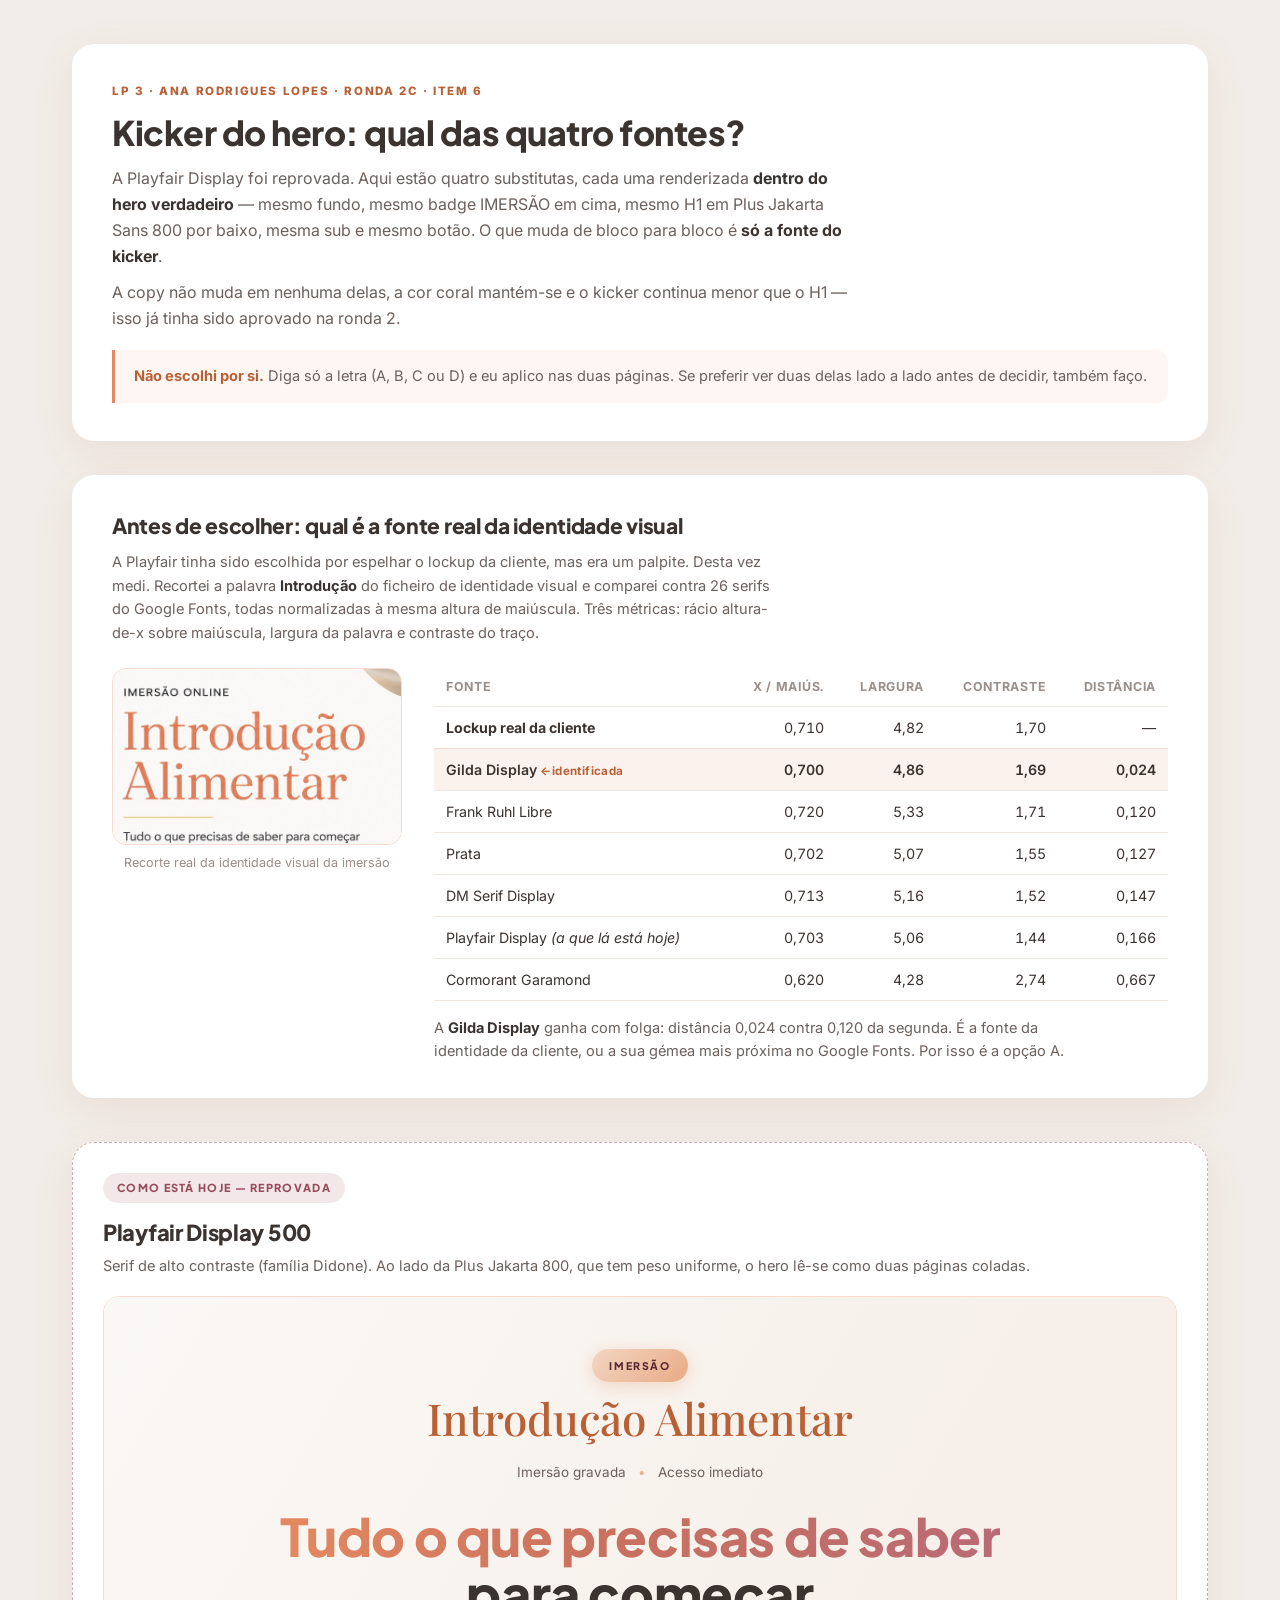
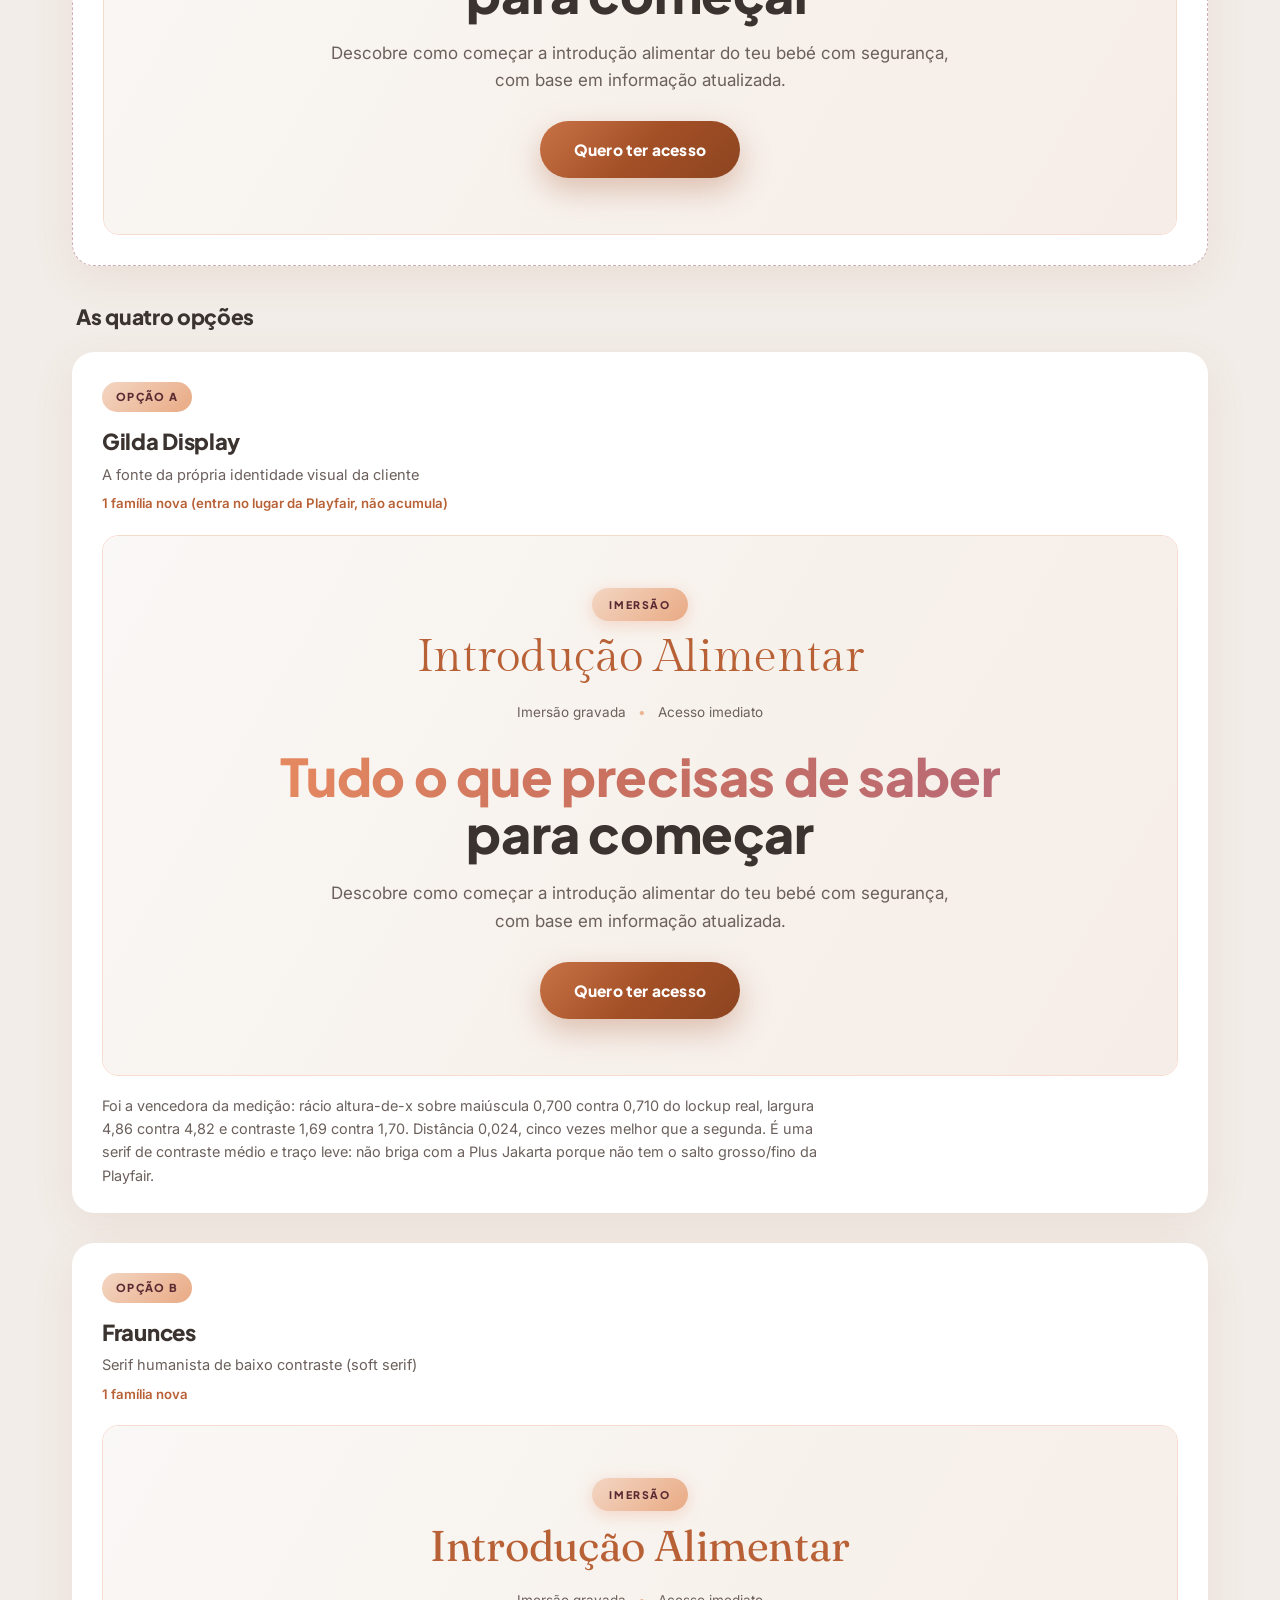
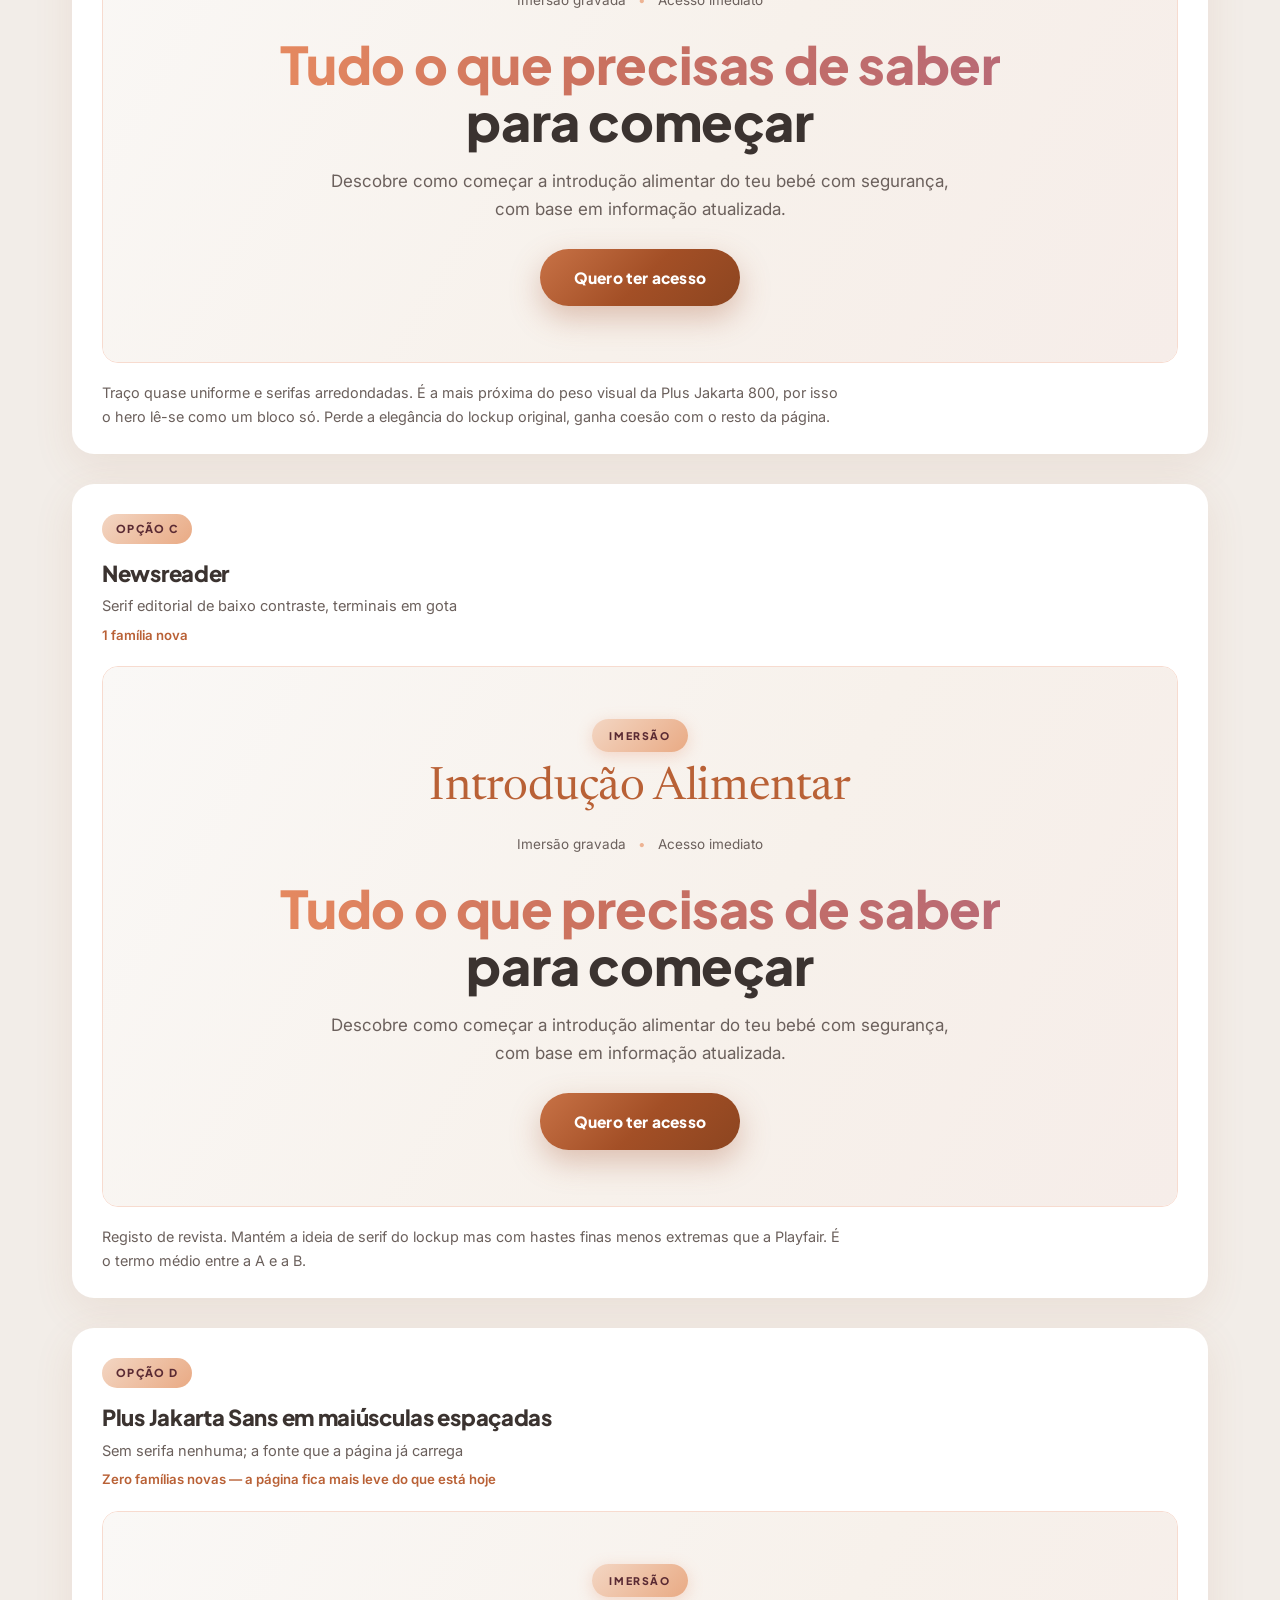
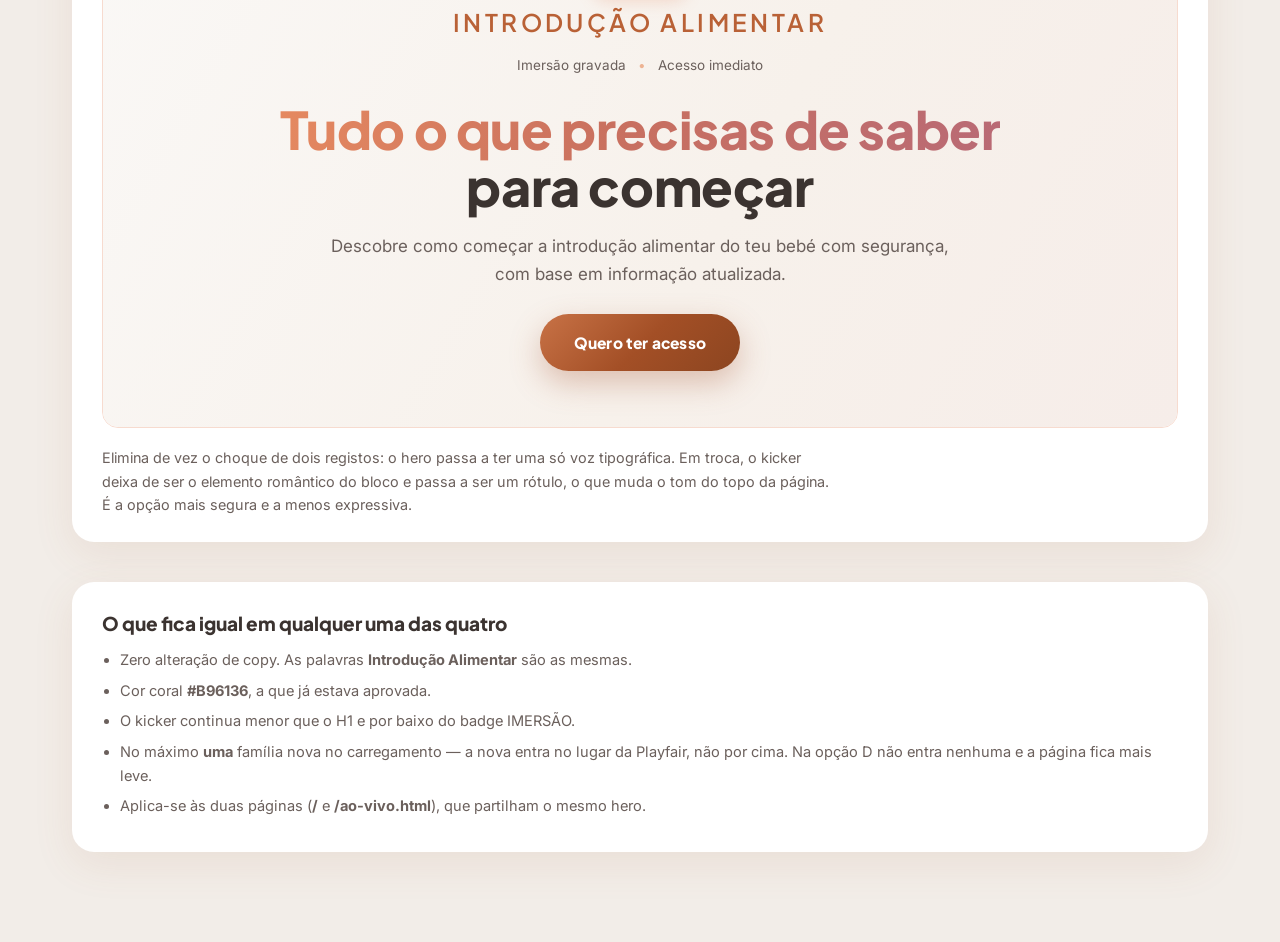
==== escolha-fonte/index.html @ 7faa83a3 "[cc] r2c item 6: font chooser page for the hero kicker Playfair was rejected. Before proposing anyth" ====
<!doctype html>
<html lang="pt-PT">
<head>
<meta charset="utf-8">
<meta name="viewport" content="width=device-width,initial-scale=1">
<meta name="robots" content="noindex,nofollow">
<title>Kicker do hero — 4 opções de fonte | LP 3 Ana Rodrigues</title>
<link rel="preconnect" href="https://fonts.googleapis.com">
<link rel="preconnect" href="https://fonts.gstatic.com" crossorigin>
<link href="https://fonts.googleapis.com/css2?family=Plus+Jakarta+Sans:wght@600;700;800&family=Inter:wght@300;400;500;600;700&family=Playfair+Display:wght@500&family=Gilda+Display&family=Fraunces:opsz,wght@9..144,400&family=Newsreader:wght@400&display=swap" rel="stylesheet">
<style>
:root{
  --paper:#FFFFFF; --sage:#E58960; --sage-esc:#B96136; --sage-claro:#EDB393;
  --coral-esc:#964D59; --ink:#3B3330; --texto:#6B605C; --texto2:#9A8F8A;
  --linha:rgba(229,137,96,.30);
  --grad-sage-claro:linear-gradient(135deg,#F3D6C3 0%,#E9AA84 100%);
}
*{margin:0;padding:0;box-sizing:border-box}
body{font-family:'Inter',system-ui,sans-serif;color:var(--ink);background:#F2EDE8;
  line-height:1.62;-webkit-font-smoothing:antialiased}
.folha{max-width:1180px;margin:0 auto;padding:44px 22px 90px}
.cartao{background:var(--paper);border-radius:22px;box-shadow:0 12px 40px rgba(169,94,61,.10)}
.topo{padding:38px 40px;margin-bottom:34px}
.topo .kick{font-size:11.5px;font-weight:800;letter-spacing:1.6px;text-transform:uppercase;
  color:var(--sage-esc);margin-bottom:12px}
.topo h1{font-family:'Plus Jakarta Sans',sans-serif;font-weight:800;
  font-size:clamp(25px,3vw,34px);line-height:1.16;letter-spacing:-.5px;margin-bottom:14px}
.topo p{color:var(--texto);max-width:74ch;margin-bottom:10px}
.topo b,.leg b,.nota b{color:var(--ink)}
.aviso{margin-top:18px;padding:15px 19px;border-left:3px solid var(--sage);
  background:rgba(229,137,96,.08);border-radius:0 12px 12px 0;font-size:14.6px;color:var(--texto)}
.aviso b{color:var(--sage-esc)}

.prova{padding:34px 40px;margin-bottom:44px}
h2.sec{font-family:'Plus Jakarta Sans',sans-serif;font-weight:800;font-size:21px;
  letter-spacing:-.3px;margin-bottom:8px}
.leg{color:var(--texto);font-size:14.6px;margin-bottom:22px;max-width:74ch}
.prova-cols{display:grid;grid-template-columns:minmax(0,290px) minmax(0,1fr);gap:32px;
  align-items:start}
/* sem isto o min-width:420px da tabela estica a coluna do grid e sai overflow a 390px */
.prova-cols>*{min-width:0}
.prova img{width:100%;border-radius:14px;border:1px solid var(--linha);display:block}
figcaption{font-size:12.6px;color:var(--texto2);margin-top:8px;text-align:center}
.tab-scroll{overflow-x:auto;-webkit-overflow-scrolling:touch}
table{border-collapse:collapse;width:100%;min-width:420px;font-size:14.2px}
th,td{text-align:left;padding:9px 12px;border-bottom:1px solid rgba(169,94,61,.16)}
th{font-weight:700;color:var(--texto2);font-size:12.4px;text-transform:uppercase;
  letter-spacing:.7px;white-space:nowrap}
th.num,td.num{text-align:right;font-variant-numeric:tabular-nums}
tr.vence td{background:rgba(229,137,96,.11);font-weight:600}
tr.vence td:first-child::after{content:" \2190 identificada";color:var(--sage-esc);
  font-weight:700;font-size:11.6px;letter-spacing:.4px}

.opt{padding:30px 30px 26px;margin-bottom:30px}
.opt-h{margin-bottom:20px}
.tag{display:inline-block;background:var(--grad-sage-claro);color:#5A2A33;font-size:11px;
  font-weight:800;letter-spacing:1.3px;text-transform:uppercase;padding:6px 14px;
  border-radius:50px;margin-bottom:12px;font-family:'Plus Jakarta Sans',sans-serif}
.opt-h h3,.reprovada h3{font-family:'Plus Jakarta Sans',sans-serif;font-weight:800;
  font-size:22px;letter-spacing:-.3px}
.registo{color:var(--texto);font-size:14.6px;margin-top:4px}
.carga{color:var(--sage-esc);font-size:13.2px;font-weight:600;margin-top:6px}
.nota{margin-top:18px;color:var(--texto);font-size:14.4px;max-width:82ch}

/* palco: reproducao fiel do hero da pagina (mesmo fundo, mesmas medidas) */
.palco{border:1px solid var(--linha);border-radius:16px;overflow:hidden}
.palco .hero{background:linear-gradient(120deg,#FAF8F6 0%,#F7F1EB 58%,#F6EDE9 100%);
  padding:52px 24px 56px;display:flex;justify-content:center}
.hero-copy{max-width:860px;text-align:center;display:flex;flex-direction:column;align-items:center}
.hero-lock{display:flex;flex-direction:column;align-items:center;gap:12px}
.eyebrow{display:inline-flex;align-items:center;background:var(--grad-sage-claro);color:#5A2A33;
  font-family:'Plus Jakarta Sans',sans-serif;font-size:10.5px;font-weight:800;letter-spacing:1.6px;
  text-transform:uppercase;padding:8px 17px;border-radius:50px;
  box-shadow:0 4px 16px rgba(229,137,96,.28)}
.kicker{line-height:1.08;color:var(--sage-esc)}
.meta{display:flex;flex-wrap:wrap;align-items:center;justify-content:center;gap:8px 12px;
  margin-top:20px;font-size:13.5px;color:var(--texto)}
.meta i{color:var(--sage-claro);font-style:normal}
.palco h1{font-family:'Plus Jakarta Sans',sans-serif;font-weight:800;
  font-size:clamp(31px,4.3vw,52px);line-height:1.1;letter-spacing:-.4px;margin:24px 0 18px}
.grad{background:linear-gradient(96deg,#E58960 0%,#C9705F 46%,#B96A75 100%);
  -webkit-background-clip:text;background-clip:text;-webkit-text-fill-color:transparent}
.palco .sub{font-size:17px;color:var(--texto);line-height:1.62;margin-bottom:26px;max-width:640px}
.btn{display:inline-block;background:linear-gradient(135deg,#C87246 0%,#A34F26 52%,#8C4520 100%);
  color:#fff;font-family:'Plus Jakarta Sans',sans-serif;font-weight:800;font-size:15.5px;
  letter-spacing:.2px;padding:16px 34px;border-radius:50px;box-shadow:0 12px 30px rgba(169,94,61,.34)}

.reprovada{padding:30px;margin-bottom:34px;border:1px dashed rgba(150,77,89,.45)}
.reprovada .tag{background:rgba(185,106,117,.16);color:var(--coral-esc)}
.rodape{margin-top:40px;padding:26px 30px;font-size:14.6px;color:var(--texto)}
.rodape h2{font-family:'Plus Jakarta Sans',sans-serif;font-weight:800;font-size:19px;
  margin-bottom:10px;color:var(--ink)}
.rodape ul{margin:10px 0 0 18px}
.rodape li{margin-bottom:7px}
@media(max-width:820px){
  .prova-cols{grid-template-columns:1fr}
  .topo,.prova,.opt,.reprovada,.rodape{padding:24px 20px}
  .palco .hero{padding:36px 18px 40px}
  th,td{padding:8px 9px;font-size:13.2px}
  th{font-size:11.2px;letter-spacing:.4px}
}

.k-a{font-family:'Gilda Display',Georgia,serif;font-weight:400;font-size:clamp(28px,3.7vw,46px);letter-spacing:-.1px;text-transform:none}
.k-b{font-family:'Fraunces',Georgia,serif;font-weight:400;font-size:clamp(26px,3.4vw,43px);letter-spacing:-.3px;text-transform:none}
.k-c{font-family:'Newsreader',Georgia,serif;font-weight:400;font-size:clamp(28px,3.7vw,46px);letter-spacing:-.2px;text-transform:none}
.k-d{font-family:'Plus Jakarta Sans',sans-serif;font-weight:600;font-size:clamp(17px,1.9vw,25px);letter-spacing:3.4px;text-transform:uppercase}
.k-x{font-family:'Playfair Display',Georgia,serif;font-weight:500;font-size:clamp(27px,3.5vw,44px);letter-spacing:-.2px;text-transform:none}
</style>
</head>
<body>
<div class="folha">

  <section class="cartao topo">
    <p class="kick">LP 3 &middot; Ana Rodrigues Lopes &middot; ronda 2c &middot; item 6</p>
    <h1>Kicker do hero: qual das quatro fontes?</h1>
    <p>A Playfair Display foi reprovada. Aqui estão quatro substitutas, cada uma renderizada
    <b>dentro do hero verdadeiro</b> — mesmo fundo, mesmo badge IMERSÃO em cima, mesmo H1 em
    Plus Jakarta Sans 800 por baixo, mesma sub e mesmo botão. O que muda de bloco para bloco
    é <b>só a fonte do kicker</b>.</p>
    <p>A copy não muda em nenhuma delas, a cor coral mantém-se e o kicker continua menor que
    o H1 — isso já tinha sido aprovado na ronda 2.</p>
    <div class="aviso"><b>Não escolhi por si.</b> Diga só a letra (A, B, C ou D) e eu aplico nas
    duas páginas. Se preferir ver duas delas lado a lado antes de decidir, também faço.</div>
  </section>

  <section class="cartao prova">
    <h2 class="sec">Antes de escolher: qual é a fonte real da identidade visual</h2>
    <p class="leg">A Playfair tinha sido escolhida por espelhar o lockup da cliente, mas era um
    palpite. Desta vez medi. Recortei a palavra <b>Introdução</b> do ficheiro de identidade
    visual e comparei contra 26 serifs do Google Fonts, todas normalizadas à mesma altura de
    maiúscula. Três métricas: rácio altura-de-x sobre maiúscula, largura da palavra e contraste
    do traço.</p>
    <div class="prova-cols">
      <figure>
        <img src="kicker-id-lockup.jpg" alt="Recorte do lockup Introdução Alimentar na identidade visual da cliente">
        <figcaption>Recorte real da identidade visual da imersão</figcaption>
      </figure>
      <div>
        <div class="tab-scroll">
        <table>
          <thead><tr><th>Fonte</th><th class="num">x / maiús.</th><th class="num">largura</th>
          <th class="num">contraste</th><th class="num">distância</th></tr></thead>
          <tbody>
            <tr><td><b>Lockup real da cliente</b></td><td class="num">0,710</td><td class="num">4,82</td><td class="num">1,70</td><td class="num">&mdash;</td></tr>
            <tr class="vence"><td>Gilda Display</td><td class="num">0,700</td><td class="num">4,86</td><td class="num">1,69</td><td class="num">0,024</td></tr>
            <tr><td>Frank Ruhl Libre</td><td class="num">0,720</td><td class="num">5,33</td><td class="num">1,71</td><td class="num">0,120</td></tr>
            <tr><td>Prata</td><td class="num">0,702</td><td class="num">5,07</td><td class="num">1,55</td><td class="num">0,127</td></tr>
            <tr><td>DM Serif Display</td><td class="num">0,713</td><td class="num">5,16</td><td class="num">1,52</td><td class="num">0,147</td></tr>
            <tr><td>Playfair Display <i>(a que lá está hoje)</i></td><td class="num">0,703</td><td class="num">5,06</td><td class="num">1,44</td><td class="num">0,166</td></tr>
            <tr><td>Cormorant Garamond</td><td class="num">0,620</td><td class="num">4,28</td><td class="num">2,74</td><td class="num">0,667</td></tr>
          </tbody>
        </table>
        </div>
        <p class="leg" style="margin-top:16px;margin-bottom:0">A <b>Gilda Display</b> ganha com
        folga: distância 0,024 contra 0,120 da segunda. É a fonte da identidade da cliente, ou a
        sua gémea mais próxima no Google Fonts. Por isso é a opção A.</p>
      </div>
    </div>
  </section>

  <section class="cartao reprovada">
    <span class="tag">Como está hoje — reprovada</span>
    <h3>Playfair Display 500</h3>
    <p class="registo" style="margin-bottom:18px">Serif de alto contraste (família Didone).
    Ao lado da Plus Jakarta 800, que tem peso uniforme, o hero lê-se como duas páginas
    coladas.</p>
      <div class="palco palco--atual">
        <div class="hero">
          <div class="hero-copy">
            <div class="hero-lock">
              <span class="eyebrow">Imersão</span>
              <p class="kicker k-x">Introdução Alimentar</p>
            </div>
            <div class="meta"><span>Imersão gravada</span><i>&bull;</i><span>Acesso imediato</span></div>
            <h1><span class="grad">Tudo o que precisas de saber</span><br> para começar</h1>
            <p class="sub">Descobre como começar a introdução alimentar do teu bebé com segurança, com base em informação atualizada.</p>
            <span class="btn">Quero ter acesso</span>
          </div>
        </div>
      </div>
  </section>

  <h2 class="sec" style="margin:6px 0 18px 4px">As quatro opções</h2>

    <article class="cartao opt" id="op-a">
      <header class="opt-h">
        <span class="tag">Opção A</span>
        <h3>Gilda Display</h3>
        <p class="registo">A fonte da própria identidade visual da cliente</p>
        <p class="carga">1 família nova (entra no lugar da Playfair, não acumula)</p>
      </header>
      <div class="palco">
        <div class="hero">
          <div class="hero-copy">
            <div class="hero-lock">
              <span class="eyebrow">Imersão</span>
              <p class="kicker k-a">Introdução Alimentar</p>
            </div>
            <div class="meta"><span>Imersão gravada</span><i>&bull;</i><span>Acesso imediato</span></div>
            <h1><span class="grad">Tudo o que precisas de saber</span><br> para começar</h1>
            <p class="sub">Descobre como começar a introdução alimentar do teu bebé com segurança, com base em informação atualizada.</p>
            <span class="btn">Quero ter acesso</span>
          </div>
        </div>
      </div>
      <p class="nota">Foi a vencedora da medição: rácio altura-de-x sobre maiúscula 0,700 contra 0,710 do lockup real, largura 4,86 contra 4,82 e contraste 1,69 contra 1,70. Distância 0,024, cinco vezes melhor que a segunda. É uma serif de contraste médio e traço leve: não briga com a Plus Jakarta porque não tem o salto grosso/fino da Playfair.</p>
    </article>

    <article class="cartao opt" id="op-b">
      <header class="opt-h">
        <span class="tag">Opção B</span>
        <h3>Fraunces</h3>
        <p class="registo">Serif humanista de baixo contraste (soft serif)</p>
        <p class="carga">1 família nova</p>
      </header>
      <div class="palco">
        <div class="hero">
          <div class="hero-copy">
            <div class="hero-lock">
              <span class="eyebrow">Imersão</span>
              <p class="kicker k-b">Introdução Alimentar</p>
            </div>
            <div class="meta"><span>Imersão gravada</span><i>&bull;</i><span>Acesso imediato</span></div>
            <h1><span class="grad">Tudo o que precisas de saber</span><br> para começar</h1>
            <p class="sub">Descobre como começar a introdução alimentar do teu bebé com segurança, com base em informação atualizada.</p>
            <span class="btn">Quero ter acesso</span>
          </div>
        </div>
      </div>
      <p class="nota">Traço quase uniforme e serifas arredondadas. É a mais próxima do peso visual da Plus Jakarta 800, por isso o hero lê-se como um bloco só. Perde a elegância do lockup original, ganha coesão com o resto da página.</p>
    </article>

    <article class="cartao opt" id="op-c">
      <header class="opt-h">
        <span class="tag">Opção C</span>
        <h3>Newsreader</h3>
        <p class="registo">Serif editorial de baixo contraste, terminais em gota</p>
        <p class="carga">1 família nova</p>
      </header>
      <div class="palco">
        <div class="hero">
          <div class="hero-copy">
            <div class="hero-lock">
              <span class="eyebrow">Imersão</span>
              <p class="kicker k-c">Introdução Alimentar</p>
            </div>
            <div class="meta"><span>Imersão gravada</span><i>&bull;</i><span>Acesso imediato</span></div>
            <h1><span class="grad">Tudo o que precisas de saber</span><br> para começar</h1>
            <p class="sub">Descobre como começar a introdução alimentar do teu bebé com segurança, com base em informação atualizada.</p>
            <span class="btn">Quero ter acesso</span>
          </div>
        </div>
      </div>
      <p class="nota">Registo de revista. Mantém a ideia de serif do lockup mas com hastes finas menos extremas que a Playfair. É o termo médio entre a A e a B.</p>
    </article>

    <article class="cartao opt" id="op-d">
      <header class="opt-h">
        <span class="tag">Opção D</span>
        <h3>Plus Jakarta Sans em maiúsculas espaçadas</h3>
        <p class="registo">Sem serifa nenhuma; a fonte que a página já carrega</p>
        <p class="carga">Zero famílias novas — a página fica mais leve do que está hoje</p>
      </header>
      <div class="palco">
        <div class="hero">
          <div class="hero-copy">
            <div class="hero-lock">
              <span class="eyebrow">Imersão</span>
              <p class="kicker k-d">Introdução Alimentar</p>
            </div>
            <div class="meta"><span>Imersão gravada</span><i>&bull;</i><span>Acesso imediato</span></div>
            <h1><span class="grad">Tudo o que precisas de saber</span><br> para começar</h1>
            <p class="sub">Descobre como começar a introdução alimentar do teu bebé com segurança, com base em informação atualizada.</p>
            <span class="btn">Quero ter acesso</span>
          </div>
        </div>
      </div>
      <p class="nota">Elimina de vez o choque de dois registos: o hero passa a ter uma só voz tipográfica. Em troca, o kicker deixa de ser o elemento romântico do bloco e passa a ser um rótulo, o que muda o tom do topo da página. É a opção mais segura e a menos expressiva.</p>
    </article>

  <section class="cartao rodape">
    <h2>O que fica igual em qualquer uma das quatro</h2>
    <ul>
      <li>Zero alteração de copy. As palavras <b>Introdução Alimentar</b> são as mesmas.</li>
      <li>Cor coral <b>#B96136</b>, a que já estava aprovada.</li>
      <li>O kicker continua menor que o H1 e por baixo do badge IMERSÃO.</li>
      <li>No máximo <b>uma</b> família nova no carregamento — a nova entra no lugar da Playfair,
      não por cima. Na opção D não entra nenhuma e a página fica mais leve.</li>
      <li>Aplica-se às duas páginas (<b>/</b> e <b>/ao-vivo.html</b>), que partilham o mesmo
      hero.</li>
    </ul>
  </section>

</div>
</body>
</html>
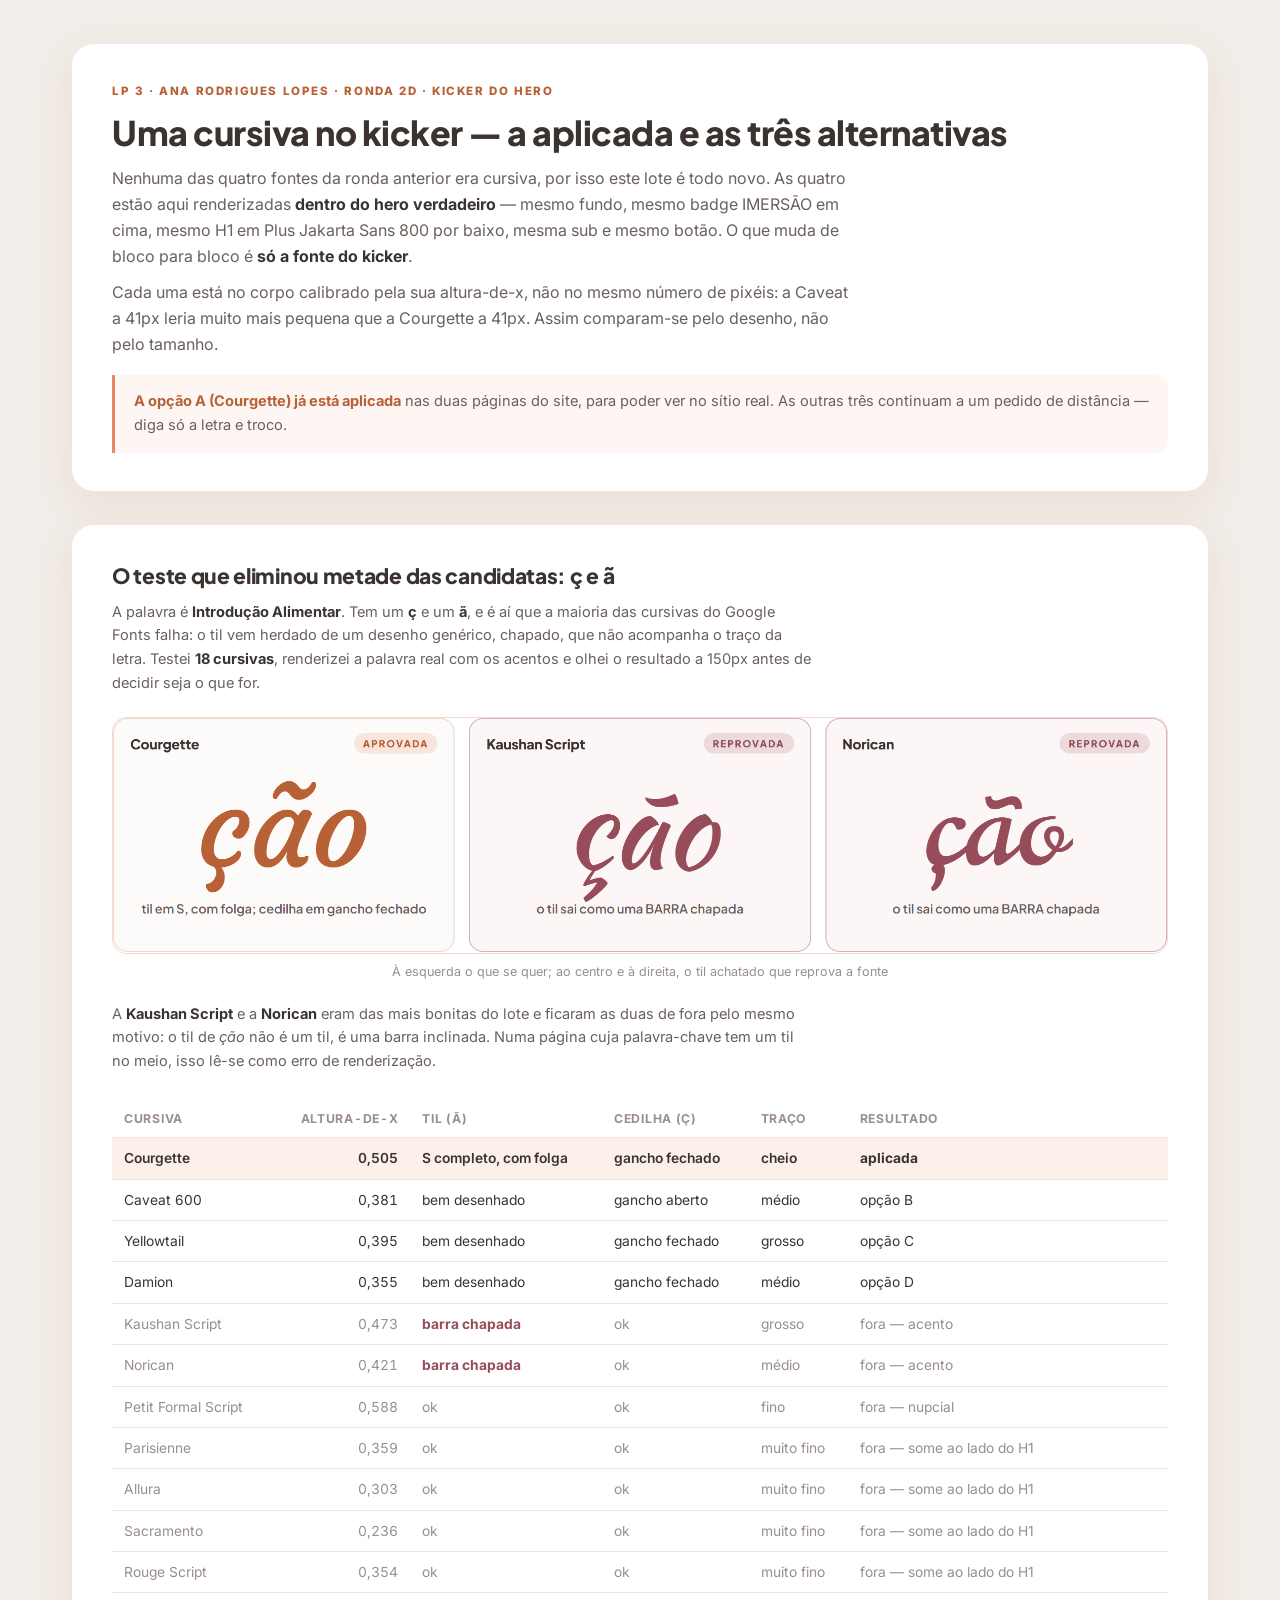
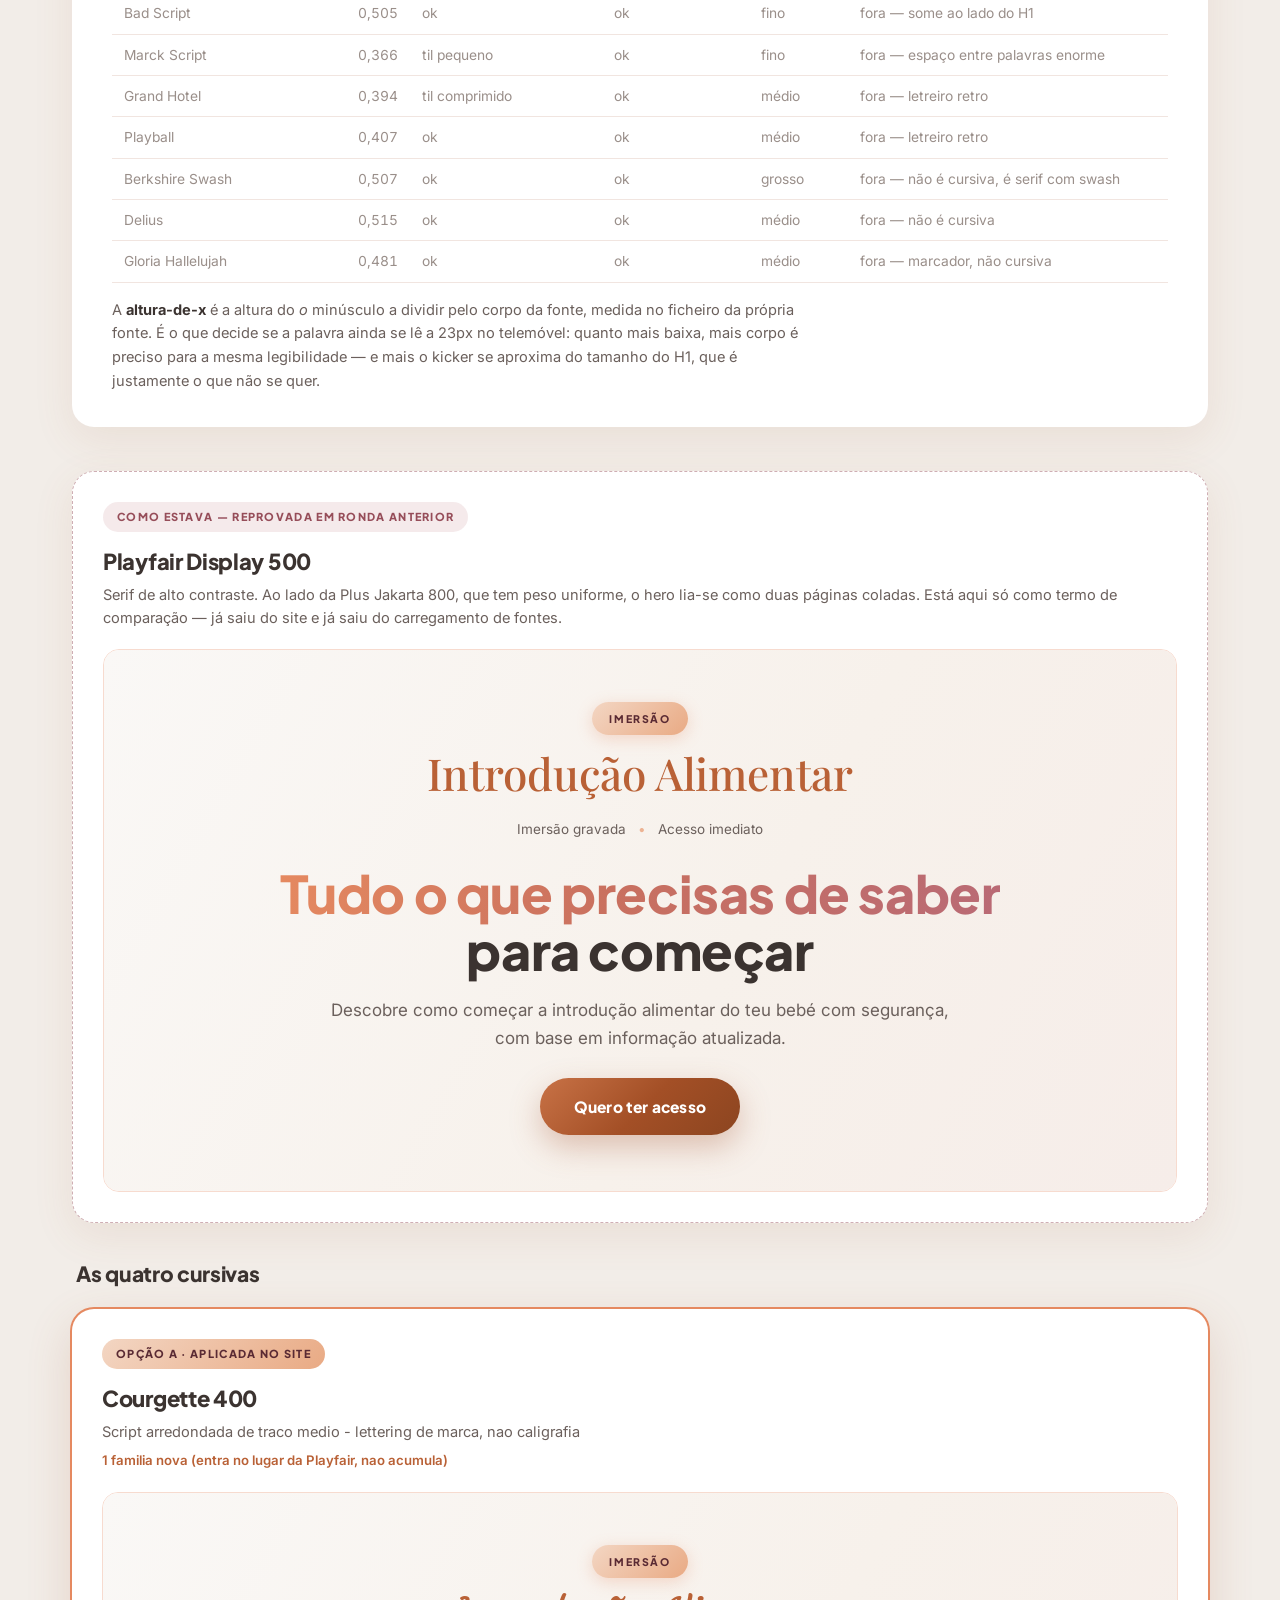
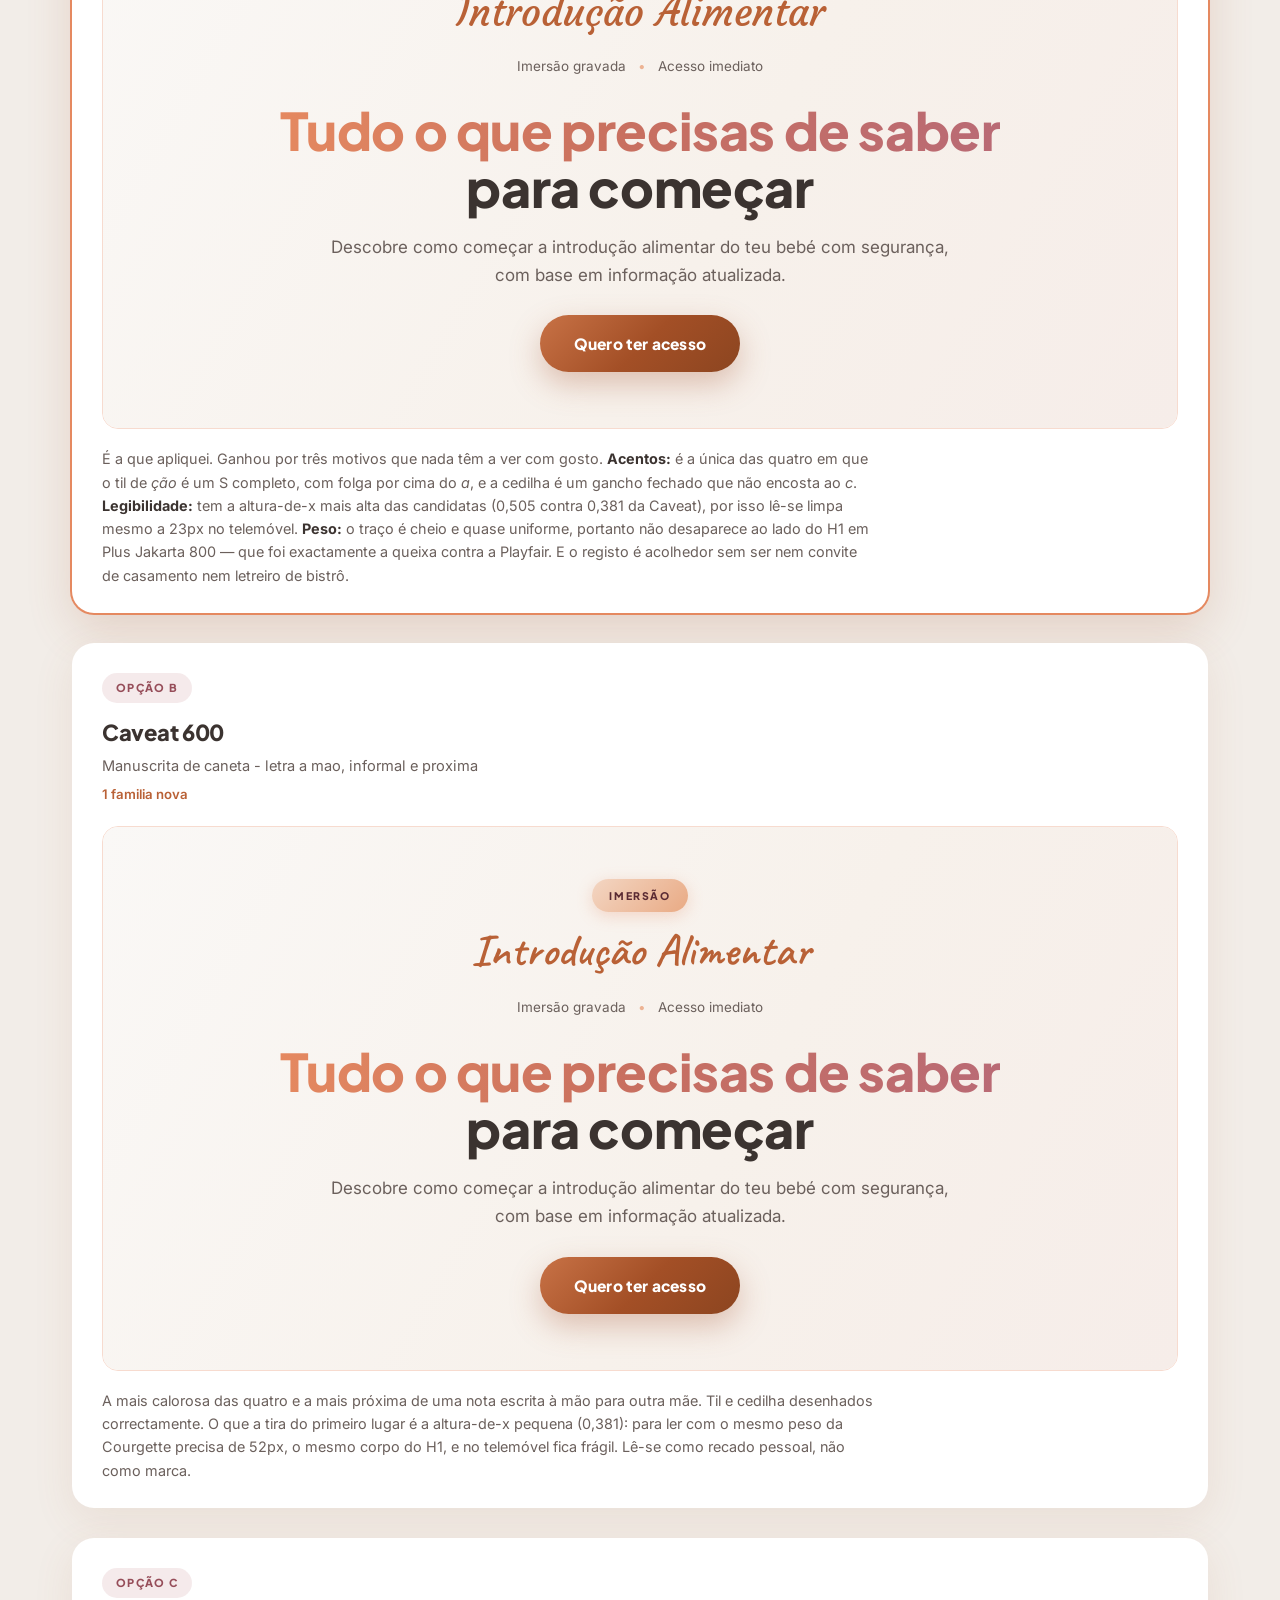
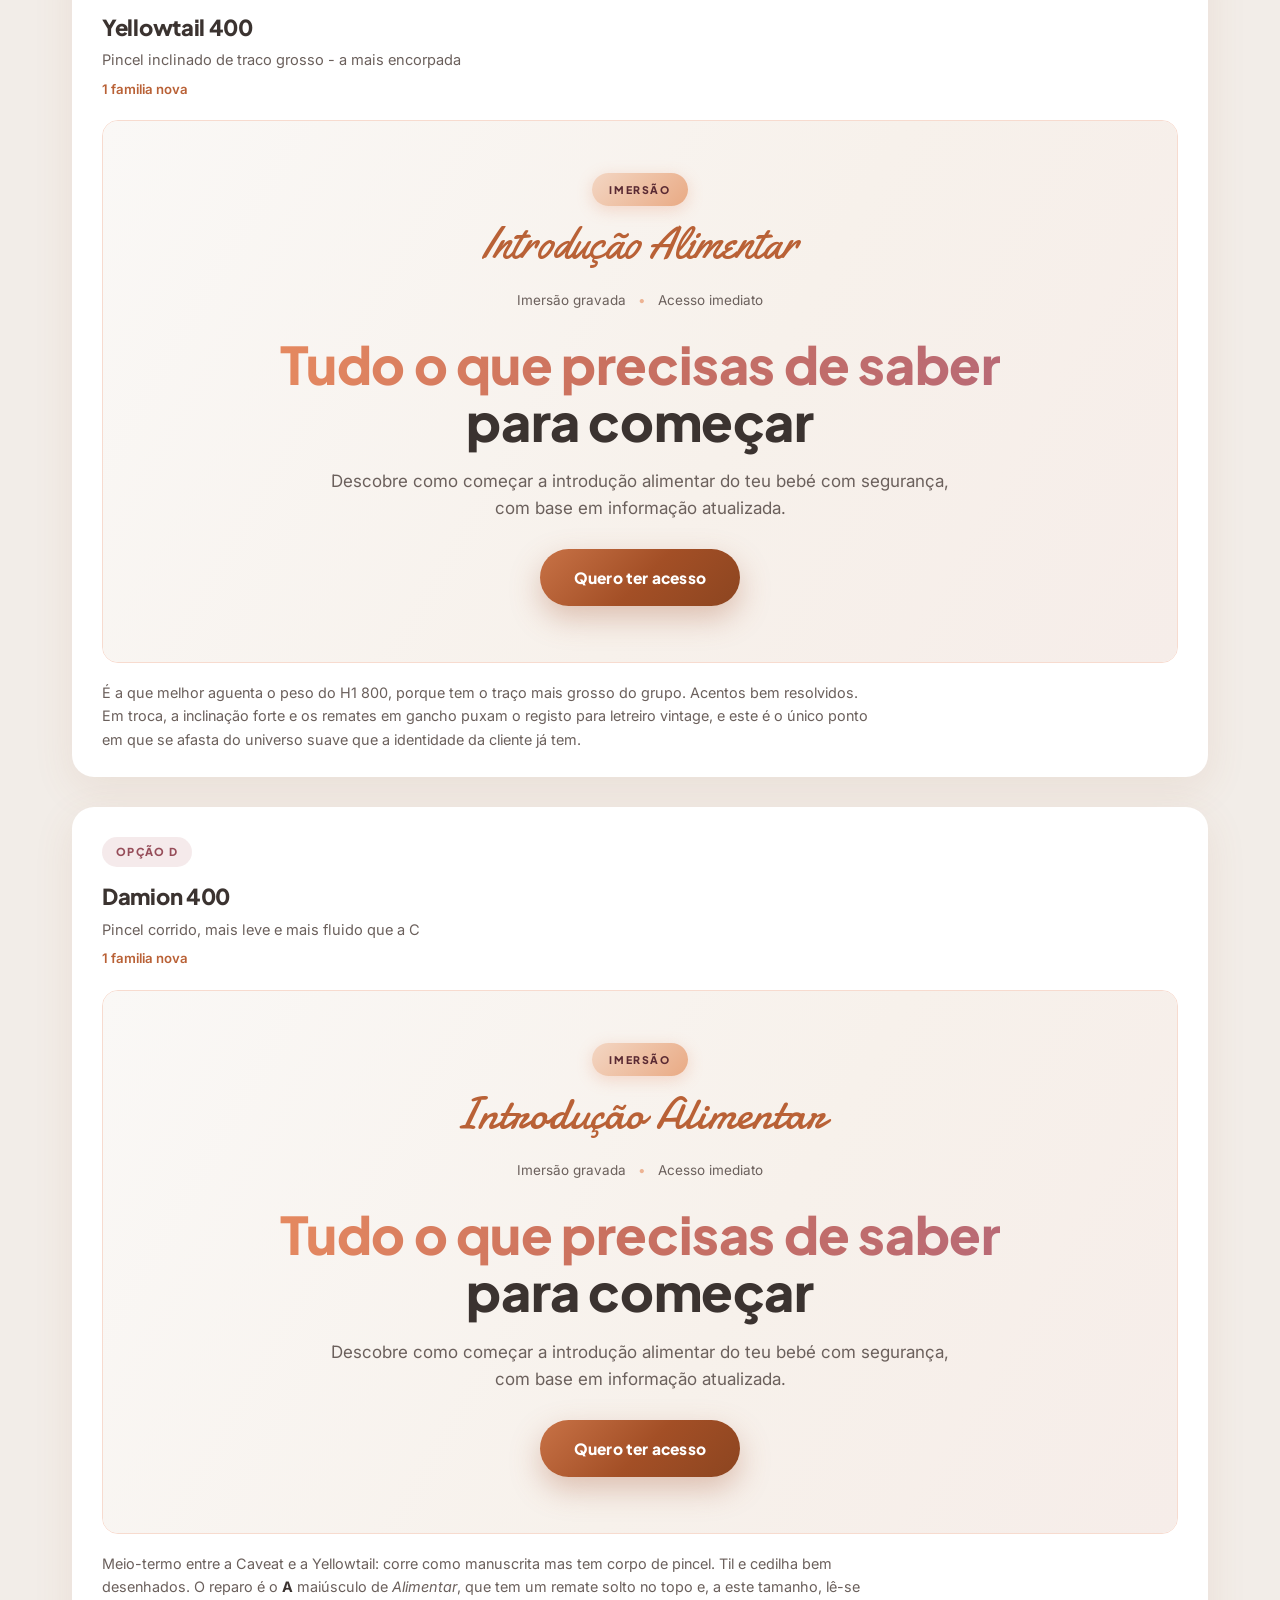
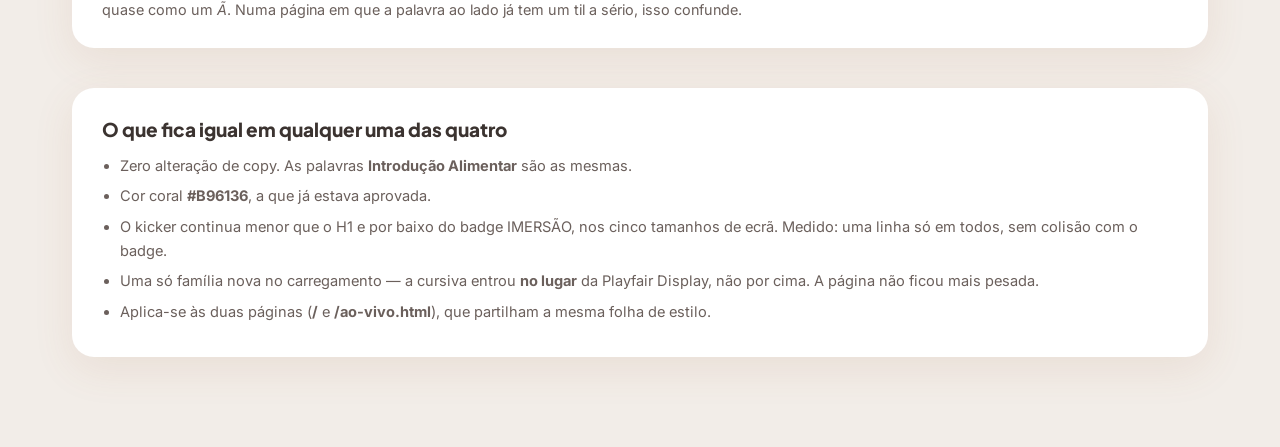
==== commit 6882e2ea: "[cc] r2d: hero kicker switched to a cursive (Courgette) Elton asked for "uma letra cursiva bonita". " ====
--- a/escolha-fonte/index.html
+++ b/escolha-fonte/index.html
@@ -4,16 +4,16 @@
 <meta charset="utf-8">
 <meta name="viewport" content="width=device-width,initial-scale=1">
 <meta name="robots" content="noindex,nofollow">
-<title>Kicker do hero — 4 opções de fonte | LP 3 Ana Rodrigues</title>
+<title>Kicker do hero &mdash; 4 cursivas | LP 3 Ana Rodrigues</title>
 <link rel="preconnect" href="https://fonts.googleapis.com">
 <link rel="preconnect" href="https://fonts.gstatic.com" crossorigin>
-<link href="https://fonts.googleapis.com/css2?family=Plus+Jakarta+Sans:wght@600;700;800&family=Inter:wght@300;400;500;600;700&family=Playfair+Display:wght@500&family=Gilda+Display&family=Fraunces:opsz,wght@9..144,400&family=Newsreader:wght@400&display=swap" rel="stylesheet">
+<link href="https://fonts.googleapis.com/css2?family=Plus+Jakarta+Sans:wght@600;700;800&amp;family=Inter:wght@300;400;500;600;700&amp;family=Courgette&amp;family=Caveat:wght@600&amp;family=Yellowtail&amp;family=Damion&amp;family=Playfair+Display:wght@500&amp;display=swap" rel="stylesheet">
 <style>
 :root{
   --paper:#FFFFFF; --sage:#E58960; --sage-esc:#B96136; --sage-claro:#EDB393;
   --coral-esc:#964D59; --ink:#3B3330; --texto:#6B605C; --texto2:#9A8F8A;
   --linha:rgba(229,137,96,.30);
-  --grad-sage-claro:linear-gradient(135deg,#F3D6C3 0%,#E9AA84 100%);
+  --grad-sage-claro:linear-gradient(135deg,#F3D6C3 0%, #E9AA84 100%);
 }
 *{margin:0;padding:0;box-sizing:border-box}
 body{font-family:'Inter',system-ui,sans-serif;color:var(--ink);background:#F2EDE8;
@@ -34,260 +34,287 @@
 .prova{padding:34px 40px;margin-bottom:44px}
 h2.sec{font-family:'Plus Jakarta Sans',sans-serif;font-weight:800;font-size:21px;
   letter-spacing:-.3px;margin-bottom:8px}
-.leg{color:var(--texto);font-size:14.6px;margin-bottom:22px;max-width:74ch}
-.prova-cols{display:grid;grid-template-columns:minmax(0,290px) minmax(0,1fr);gap:32px;
-  align-items:start}
-/* sem isto o min-width:420px da tabela estica a coluna do grid e sai overflow a 390px */
-.prova-cols>*{min-width:0}
+.leg{color:var(--texto);font-size:14.6px;margin-bottom:22px;max-width:78ch}
 .prova img{width:100%;border-radius:14px;border:1px solid var(--linha);display:block}
 figcaption{font-size:12.6px;color:var(--texto2);margin-top:8px;text-align:center}
-.tab-scroll{overflow-x:auto;-webkit-overflow-scrolling:touch}
-table{border-collapse:collapse;width:100%;min-width:420px;font-size:14.2px}
+.tab-scroll{overflow-x:auto;-webkit-overflow-scrolling:touch;margin-top:26px}
+table{border-collapse:collapse;width:100%;min-width:660px;font-size:13.8px}
 th,td{text-align:left;padding:9px 12px;border-bottom:1px solid rgba(169,94,61,.16)}
-th{font-weight:700;color:var(--texto2);font-size:12.4px;text-transform:uppercase;
+th{font-weight:700;color:var(--texto2);font-size:12.2px;text-transform:uppercase;
   letter-spacing:.7px;white-space:nowrap}
 th.num,td.num{text-align:right;font-variant-numeric:tabular-nums}
-tr.vence td{background:rgba(229,137,96,.11);font-weight:600}
-tr.vence td:first-child::after{content:" \2190 identificada";color:var(--sage-esc);
-  font-weight:700;font-size:11.6px;letter-spacing:.4px}
+tr.vence td{background:rgba(229,137,96,.13);font-weight:600}
+tr.fora td{color:var(--texto2)}
+tr.fora td b{color:var(--coral-esc)}
 
 .opt{padding:30px 30px 26px;margin-bottom:30px}
+.opt.e-aplicada{box-shadow:0 0 0 2px var(--sage),0 16px 46px rgba(169,94,61,.20)}
 .opt-h{margin-bottom:20px}
-.tag{display:inline-block;background:var(--grad-sage-claro);color:#5A2A33;font-size:11px;
-  font-weight:800;letter-spacing:1.3px;text-transform:uppercase;padding:6px 14px;
-  border-radius:50px;margin-bottom:12px;font-family:'Plus Jakarta Sans',sans-serif}
+.tag{display:inline-block;background:rgba(185,106,117,.14);color:var(--coral-esc);
+  font-size:11px;font-weight:800;letter-spacing:1.3px;text-transform:uppercase;
+  padding:6px 14px;border-radius:50px;margin-bottom:12px;
+  font-family:'Plus Jakarta Sans',sans-serif}
+.tag.viva{background:var(--grad-sage-claro);color:#5A2A33}
 .opt-h h3,.reprovada h3{font-family:'Plus Jakarta Sans',sans-serif;font-weight:800;
   font-size:22px;letter-spacing:-.3px}
 .registo{color:var(--texto);font-size:14.6px;margin-top:4px}
 .carga{color:var(--sage-esc);font-size:13.2px;font-weight:600;margin-top:6px}
-.nota{margin-top:18px;color:var(--texto);font-size:14.4px;max-width:82ch}
+.nota{margin-top:18px;color:var(--texto);font-size:14.4px;max-width:86ch}
 
 /* palco: reproducao fiel do hero da pagina (mesmo fundo, mesmas medidas) */
 .palco{border:1px solid var(--linha);border-radius:16px;overflow:hidden}
-.palco .hero{background:linear-gradient(120deg,#FAF8F6 0%,#F7F1EB 58%,#F6EDE9 100%);
+.palco .hero{background:linear-gradient(120deg,#FAF8F6 0%, #F7F1EB 58%, #F6EDE9 100%);
   padding:52px 24px 56px;display:flex;justify-content:center}
-.hero-copy{max-width:860px;text-align:center;display:flex;flex-direction:column;align-items:center}
+.hero-copy{max-width:860px;text-align:center;display:flex;flex-direction:column;
+  align-items:center}
 .hero-lock{display:flex;flex-direction:column;align-items:center;gap:12px}
-.eyebrow{display:inline-flex;align-items:center;background:var(--grad-sage-claro);color:#5A2A33;
-  font-family:'Plus Jakarta Sans',sans-serif;font-size:10.5px;font-weight:800;letter-spacing:1.6px;
-  text-transform:uppercase;padding:8px 17px;border-radius:50px;
+.eyebrow{display:inline-flex;align-items:center;background:var(--grad-sage-claro);
+  color:#5A2A33;font-family:'Plus Jakarta Sans',sans-serif;font-size:10.5px;font-weight:800;
+  letter-spacing:1.6px;text-transform:uppercase;padding:8px 17px;border-radius:50px;
   box-shadow:0 4px 16px rgba(229,137,96,.28)}
-.kicker{line-height:1.08;color:var(--sage-esc)}
+.kicker{line-height:1.18;color:var(--sage-esc)}
 .meta{display:flex;flex-wrap:wrap;align-items:center;justify-content:center;gap:8px 12px;
   margin-top:20px;font-size:13.5px;color:var(--texto)}
 .meta i{color:var(--sage-claro);font-style:normal}
 .palco h1{font-family:'Plus Jakarta Sans',sans-serif;font-weight:800;
   font-size:clamp(31px,4.3vw,52px);line-height:1.1;letter-spacing:-.4px;margin:24px 0 18px}
-.grad{background:linear-gradient(96deg,#E58960 0%,#C9705F 46%,#B96A75 100%);
+.grad{background:linear-gradient(96deg,#E58960 0%, #C9705F 46%, #B96A75 100%);
   -webkit-background-clip:text;background-clip:text;-webkit-text-fill-color:transparent}
-.palco .sub{font-size:17px;color:var(--texto);line-height:1.62;margin-bottom:26px;max-width:640px}
-.btn{display:inline-block;background:linear-gradient(135deg,#C87246 0%,#A34F26 52%,#8C4520 100%);
+.palco .sub{font-size:17px;color:var(--texto);line-height:1.62;margin-bottom:26px;
+  max-width:640px}
+.btn{display:inline-block;
+  background:linear-gradient(135deg,#C87246 0%, #A34F26 52%, #8C4520 100%);
   color:#fff;font-family:'Plus Jakarta Sans',sans-serif;font-weight:800;font-size:15.5px;
-  letter-spacing:.2px;padding:16px 34px;border-radius:50px;box-shadow:0 12px 30px rgba(169,94,61,.34)}
+  letter-spacing:.2px;padding:16px 34px;border-radius:50px;
+  box-shadow:0 12px 30px rgba(169,94,61,.34)}
 
 .reprovada{padding:30px;margin-bottom:34px;border:1px dashed rgba(150,77,89,.45)}
-.reprovada .tag{background:rgba(185,106,117,.16);color:var(--coral-esc)}
 .rodape{margin-top:40px;padding:26px 30px;font-size:14.6px;color:var(--texto)}
 .rodape h2{font-family:'Plus Jakarta Sans',sans-serif;font-weight:800;font-size:19px;
   margin-bottom:10px;color:var(--ink)}
 .rodape ul{margin:10px 0 0 18px}
 .rodape li{margin-bottom:7px}
 @media(max-width:820px){
-  .prova-cols{grid-template-columns:1fr}
   .topo,.prova,.opt,.reprovada,.rodape{padding:24px 20px}
   .palco .hero{padding:36px 18px 40px}
-  th,td{padding:8px 9px;font-size:13.2px}
+  th,td{padding:8px 9px;font-size:13px}
   th{font-size:11.2px;letter-spacing:.4px}
 }
 
-.k-a{font-family:'Gilda Display',Georgia,serif;font-weight:400;font-size:clamp(28px,3.7vw,46px);letter-spacing:-.1px;text-transform:none}
-.k-b{font-family:'Fraunces',Georgia,serif;font-weight:400;font-size:clamp(26px,3.4vw,43px);letter-spacing:-.3px;text-transform:none}
-.k-c{font-family:'Newsreader',Georgia,serif;font-weight:400;font-size:clamp(28px,3.7vw,46px);letter-spacing:-.2px;text-transform:none}
-.k-d{font-family:'Plus Jakarta Sans',sans-serif;font-weight:600;font-size:clamp(17px,1.9vw,25px);letter-spacing:3.4px;text-transform:uppercase}
-.k-x{font-family:'Playfair Display',Georgia,serif;font-weight:500;font-size:clamp(27px,3.5vw,44px);letter-spacing:-.2px;text-transform:none}
+.k-a{font-family:'Courgette',cursive;font-weight:400;font-size:clamp(26px,3.05vw,41px);letter-spacing:0;text-transform:none}
+.k-b{font-family:'Caveat',cursive;font-weight:600;font-size:clamp(28px,3.55vw,49px);letter-spacing:0;text-transform:none}
+.k-c{font-family:'Yellowtail',cursive;font-weight:400;font-size:clamp(27px,3.4vw,47px);letter-spacing:0;text-transform:none}
+.k-d{font-family:'Damion',cursive;font-weight:400;font-size:clamp(27px,3.5vw,49px);letter-spacing:0;text-transform:none}
+.k-x{font-family:'Playfair Display',Georgia,serif;font-weight:500;
+  font-size:clamp(27px,3.5vw,44px);letter-spacing:-.2px;text-transform:none}
 </style>
 </head>
 <body>
 <div class="folha">
 
   <section class="cartao topo">
-    <p class="kick">LP 3 &middot; Ana Rodrigues Lopes &middot; ronda 2c &middot; item 6</p>
-    <h1>Kicker do hero: qual das quatro fontes?</h1>
-    <p>A Playfair Display foi reprovada. Aqui estão quatro substitutas, cada uma renderizada
-    <b>dentro do hero verdadeiro</b> — mesmo fundo, mesmo badge IMERSÃO em cima, mesmo H1 em
-    Plus Jakarta Sans 800 por baixo, mesma sub e mesmo botão. O que muda de bloco para bloco
-    é <b>só a fonte do kicker</b>.</p>
-    <p>A copy não muda em nenhuma delas, a cor coral mantém-se e o kicker continua menor que
-    o H1 — isso já tinha sido aprovado na ronda 2.</p>
-    <div class="aviso"><b>Não escolhi por si.</b> Diga só a letra (A, B, C ou D) e eu aplico nas
-    duas páginas. Se preferir ver duas delas lado a lado antes de decidir, também faço.</div>
+    <p class="kick">LP 3 &middot; Ana Rodrigues Lopes &middot; ronda 2d &middot; kicker do hero</p>
+    <h1>Uma cursiva no kicker &mdash; a aplicada e as tr&ecirc;s alternativas</h1>
+    <p>Nenhuma das quatro fontes da ronda anterior era cursiva, por isso este lote &eacute;
+    todo novo. As quatro est&atilde;o aqui renderizadas <b>dentro do hero verdadeiro</b>
+    &mdash; mesmo fundo, mesmo badge IMERS&Atilde;O em cima, mesmo H1 em Plus Jakarta Sans 800
+    por baixo, mesma sub e mesmo bot&atilde;o. O que muda de bloco para bloco &eacute;
+    <b>s&oacute; a fonte do kicker</b>.</p>
+    <p>Cada uma est&aacute; no corpo calibrado pela sua altura-de-x, n&atilde;o no mesmo
+    n&uacute;mero de pix&eacute;is: a Caveat a 41px leria muito mais pequena que a Courgette a
+    41px. Assim comparam-se pelo desenho, n&atilde;o pelo tamanho.</p>
+    <div class="aviso"><b>A op&ccedil;&atilde;o A (Courgette) j&aacute; est&aacute; aplicada</b>
+    nas duas p&aacute;ginas do site, para poder ver no s&iacute;tio real. As outras tr&ecirc;s
+    continuam a um pedido de dist&acirc;ncia &mdash; diga s&oacute; a letra e troco.</div>
   </section>
 
   <section class="cartao prova">
-    <h2 class="sec">Antes de escolher: qual é a fonte real da identidade visual</h2>
-    <p class="leg">A Playfair tinha sido escolhida por espelhar o lockup da cliente, mas era um
-    palpite. Desta vez medi. Recortei a palavra <b>Introdução</b> do ficheiro de identidade
-    visual e comparei contra 26 serifs do Google Fonts, todas normalizadas à mesma altura de
-    maiúscula. Três métricas: rácio altura-de-x sobre maiúscula, largura da palavra e contraste
-    do traço.</p>
-    <div class="prova-cols">
-      <figure>
-        <img src="kicker-id-lockup.jpg" alt="Recorte do lockup Introdução Alimentar na identidade visual da cliente">
-        <figcaption>Recorte real da identidade visual da imersão</figcaption>
-      </figure>
-      <div>
-        <div class="tab-scroll">
-        <table>
-          <thead><tr><th>Fonte</th><th class="num">x / maiús.</th><th class="num">largura</th>
-          <th class="num">contraste</th><th class="num">distância</th></tr></thead>
-          <tbody>
-            <tr><td><b>Lockup real da cliente</b></td><td class="num">0,710</td><td class="num">4,82</td><td class="num">1,70</td><td class="num">&mdash;</td></tr>
-            <tr class="vence"><td>Gilda Display</td><td class="num">0,700</td><td class="num">4,86</td><td class="num">1,69</td><td class="num">0,024</td></tr>
-            <tr><td>Frank Ruhl Libre</td><td class="num">0,720</td><td class="num">5,33</td><td class="num">1,71</td><td class="num">0,120</td></tr>
-            <tr><td>Prata</td><td class="num">0,702</td><td class="num">5,07</td><td class="num">1,55</td><td class="num">0,127</td></tr>
-            <tr><td>DM Serif Display</td><td class="num">0,713</td><td class="num">5,16</td><td class="num">1,52</td><td class="num">0,147</td></tr>
-            <tr><td>Playfair Display <i>(a que lá está hoje)</i></td><td class="num">0,703</td><td class="num">5,06</td><td class="num">1,44</td><td class="num">0,166</td></tr>
-            <tr><td>Cormorant Garamond</td><td class="num">0,620</td><td class="num">4,28</td><td class="num">2,74</td><td class="num">0,667</td></tr>
-          </tbody>
-        </table>
-        </div>
-        <p class="leg" style="margin-top:16px;margin-bottom:0">A <b>Gilda Display</b> ganha com
-        folga: distância 0,024 contra 0,120 da segunda. É a fonte da identidade da cliente, ou a
-        sua gémea mais próxima no Google Fonts. Por isso é a opção A.</p>
-      </div>
+    <h2 class="sec">O teste que eliminou metade das candidatas: &ccedil; e &atilde;</h2>
+    <p class="leg">A palavra &eacute; <b>Introdu&ccedil;&atilde;o Alimentar</b>. Tem um
+    <b>&ccedil;</b> e um <b>&atilde;</b>, e &eacute; a&iacute; que a maioria das cursivas do
+    Google Fonts falha: o til vem herdado de um desenho gen&eacute;rico, chapado, que
+    n&atilde;o acompanha o tra&ccedil;o da letra. Testei <b>18 cursivas</b>, renderizei a
+    palavra real com os acentos e olhei o resultado a 150px antes de decidir seja o que
+    for.</p>
+    <figure>
+      <img src="kicker-acentos-prova.png" alt="Compara&ccedil;&atilde;o do til e da cedilha em ção nas fontes Courgette, Kaushan Script e Norican">
+      <figcaption>&Agrave; esquerda o que se quer; ao centro e &agrave; direita, o til achatado
+      que reprova a fonte</figcaption>
+    </figure>
+    <p class="leg" style="margin-top:20px">A <b>Kaushan Script</b> e a <b>Norican</b> eram das
+    mais bonitas do lote e ficaram as duas de fora pelo mesmo motivo: o til de
+    <i>&ccedil;&atilde;o</i> n&atilde;o &eacute; um til, &eacute; uma barra inclinada. Numa
+    p&aacute;gina cuja palavra-chave tem um til no meio, isso l&ecirc;-se como erro de
+    renderiza&ccedil;&atilde;o.</p>
+    <div class="tab-scroll">
+      <table>
+        <thead><tr><th>Cursiva</th><th class="num">altura-de-x</th><th>til (&atilde;)</th>
+        <th>cedilha (&ccedil;)</th><th>tra&ccedil;o</th><th>resultado</th></tr></thead>
+        <tbody>
+            <tr class="vence"><td>Courgette</td><td class="num">0,505</td><td>S completo, com folga</td><td>gancho fechado</td><td>cheio</td><td><b>aplicada</b></td></tr>
+            <tr><td>Caveat 600</td><td class="num">0,381</td><td>bem desenhado</td><td>gancho aberto</td><td>m&eacute;dio</td><td>op&ccedil;&atilde;o B</td></tr>
+            <tr><td>Yellowtail</td><td class="num">0,395</td><td>bem desenhado</td><td>gancho fechado</td><td>grosso</td><td>op&ccedil;&atilde;o C</td></tr>
+            <tr><td>Damion</td><td class="num">0,355</td><td>bem desenhado</td><td>gancho fechado</td><td>m&eacute;dio</td><td>op&ccedil;&atilde;o D</td></tr>
+            <tr class="fora"><td>Kaushan Script</td><td class="num">0,473</td><td><b>barra chapada</b></td><td>ok</td><td>grosso</td><td>fora &mdash; acento</td></tr>
+            <tr class="fora"><td>Norican</td><td class="num">0,421</td><td><b>barra chapada</b></td><td>ok</td><td>m&eacute;dio</td><td>fora &mdash; acento</td></tr>
+            <tr class="fora"><td>Petit Formal Script</td><td class="num">0,588</td><td>ok</td><td>ok</td><td>fino</td><td>fora &mdash; nupcial</td></tr>
+            <tr class="fora"><td>Parisienne</td><td class="num">0,359</td><td>ok</td><td>ok</td><td>muito fino</td><td>fora &mdash; some ao lado do H1</td></tr>
+            <tr class="fora"><td>Allura</td><td class="num">0,303</td><td>ok</td><td>ok</td><td>muito fino</td><td>fora &mdash; some ao lado do H1</td></tr>
+            <tr class="fora"><td>Sacramento</td><td class="num">0,236</td><td>ok</td><td>ok</td><td>muito fino</td><td>fora &mdash; some ao lado do H1</td></tr>
+            <tr class="fora"><td>Rouge Script</td><td class="num">0,354</td><td>ok</td><td>ok</td><td>muito fino</td><td>fora &mdash; some ao lado do H1</td></tr>
+            <tr class="fora"><td>Bad Script</td><td class="num">0,505</td><td>ok</td><td>ok</td><td>fino</td><td>fora &mdash; some ao lado do H1</td></tr>
+            <tr class="fora"><td>Marck Script</td><td class="num">0,366</td><td>til pequeno</td><td>ok</td><td>fino</td><td>fora &mdash; espa&ccedil;o entre palavras enorme</td></tr>
+            <tr class="fora"><td>Grand Hotel</td><td class="num">0,394</td><td>til comprimido</td><td>ok</td><td>m&eacute;dio</td><td>fora &mdash; letreiro retro</td></tr>
+            <tr class="fora"><td>Playball</td><td class="num">0,407</td><td>ok</td><td>ok</td><td>m&eacute;dio</td><td>fora &mdash; letreiro retro</td></tr>
+            <tr class="fora"><td>Berkshire Swash</td><td class="num">0,507</td><td>ok</td><td>ok</td><td>grosso</td><td>fora &mdash; n&atilde;o &eacute; cursiva, &eacute; serif com swash</td></tr>
+            <tr class="fora"><td>Delius</td><td class="num">0,515</td><td>ok</td><td>ok</td><td>m&eacute;dio</td><td>fora &mdash; n&atilde;o &eacute; cursiva</td></tr>
+            <tr class="fora"><td>Gloria Hallelujah</td><td class="num">0,481</td><td>ok</td><td>ok</td><td>m&eacute;dio</td><td>fora &mdash; marcador, n&atilde;o cursiva</td></tr>
+        </tbody>
+      </table>
     </div>
+    <p class="leg" style="margin-top:16px;margin-bottom:0">A <b>altura-de-x</b> &eacute; a
+    altura do <i>o</i> min&uacute;sculo a dividir pelo corpo da fonte, medida no ficheiro da
+    pr&oacute;pria fonte. &Eacute; o que decide se a palavra ainda se l&ecirc; a 23px no
+    telem&oacute;vel: quanto mais baixa, mais corpo &eacute; preciso para a mesma legibilidade
+    &mdash; e mais o kicker se aproxima do tamanho do H1, que &eacute; justamente o que
+    n&atilde;o se quer.</p>
   </section>
 
   <section class="cartao reprovada">
-    <span class="tag">Como está hoje — reprovada</span>
+    <span class="tag">Como estava &mdash; reprovada em ronda anterior</span>
     <h3>Playfair Display 500</h3>
-    <p class="registo" style="margin-bottom:18px">Serif de alto contraste (família Didone).
-    Ao lado da Plus Jakarta 800, que tem peso uniforme, o hero lê-se como duas páginas
-    coladas.</p>
-      <div class="palco palco--atual">
-        <div class="hero">
-          <div class="hero-copy">
-            <div class="hero-lock">
-              <span class="eyebrow">Imersão</span>
-              <p class="kicker k-x">Introdução Alimentar</p>
-            </div>
-            <div class="meta"><span>Imersão gravada</span><i>&bull;</i><span>Acesso imediato</span></div>
-            <h1><span class="grad">Tudo o que precisas de saber</span><br> para começar</h1>
-            <p class="sub">Descobre como começar a introdução alimentar do teu bebé com segurança, com base em informação atualizada.</p>
+    <p class="registo" style="margin-bottom:18px">Serif de alto contraste. Ao lado da Plus
+    Jakarta 800, que tem peso uniforme, o hero lia-se como duas p&aacute;ginas coladas.
+    Est&aacute; aqui s&oacute; como termo de compara&ccedil;&atilde;o &mdash; j&aacute; saiu do
+    site e j&aacute; saiu do carregamento de fontes.</p>
+      <div class="palco">
+        <div class="hero">
+          <div class="hero-copy">
+            <div class="hero-lock">
+              <span class="eyebrow">Imers&atilde;o</span>
+              <p class="kicker k-x">Introdu&ccedil;&atilde;o Alimentar</p>
+            </div>
+            <div class="meta"><span>Imers&atilde;o gravada</span><i>&bull;</i><span>Acesso imediato</span></div>
+            <h1><span class="grad">Tudo o que precisas de saber</span><br> para come&ccedil;ar</h1>
+            <p class="sub">Descobre como come&ccedil;ar a introdu&ccedil;&atilde;o alimentar do teu beb&eacute; com seguran&ccedil;a, com base em informa&ccedil;&atilde;o atualizada.</p>
             <span class="btn">Quero ter acesso</span>
           </div>
         </div>
       </div>
   </section>
 
-  <h2 class="sec" style="margin:6px 0 18px 4px">As quatro opções</h2>
-
-    <article class="cartao opt" id="op-a">
+  <h2 class="sec" style="margin:6px 0 18px 4px">As quatro cursivas</h2>
+
+    <article class="cartao opt e-aplicada" id="op-a">
       <header class="opt-h">
-        <span class="tag">Opção A</span>
-        <h3>Gilda Display</h3>
-        <p class="registo">A fonte da própria identidade visual da cliente</p>
-        <p class="carga">1 família nova (entra no lugar da Playfair, não acumula)</p>
+        <span class="tag viva">Op&ccedil;&atilde;o A &middot; aplicada no site</span>
+        <h3>Courgette 400</h3>
+        <p class="registo">Script arredondada de traco medio - lettering de marca, nao caligrafia</p>
+        <p class="carga">1 familia nova (entra no lugar da Playfair, nao acumula)</p>
       </header>
       <div class="palco">
         <div class="hero">
           <div class="hero-copy">
             <div class="hero-lock">
-              <span class="eyebrow">Imersão</span>
-              <p class="kicker k-a">Introdução Alimentar</p>
-            </div>
-            <div class="meta"><span>Imersão gravada</span><i>&bull;</i><span>Acesso imediato</span></div>
-            <h1><span class="grad">Tudo o que precisas de saber</span><br> para começar</h1>
-            <p class="sub">Descobre como começar a introdução alimentar do teu bebé com segurança, com base em informação atualizada.</p>
-            <span class="btn">Quero ter acesso</span>
-          </div>
-        </div>
-      </div>
-      <p class="nota">Foi a vencedora da medição: rácio altura-de-x sobre maiúscula 0,700 contra 0,710 do lockup real, largura 4,86 contra 4,82 e contraste 1,69 contra 1,70. Distância 0,024, cinco vezes melhor que a segunda. É uma serif de contraste médio e traço leve: não briga com a Plus Jakarta porque não tem o salto grosso/fino da Playfair.</p>
+              <span class="eyebrow">Imers&atilde;o</span>
+              <p class="kicker k-a">Introdu&ccedil;&atilde;o Alimentar</p>
+            </div>
+            <div class="meta"><span>Imers&atilde;o gravada</span><i>&bull;</i><span>Acesso imediato</span></div>
+            <h1><span class="grad">Tudo o que precisas de saber</span><br> para come&ccedil;ar</h1>
+            <p class="sub">Descobre como come&ccedil;ar a introdu&ccedil;&atilde;o alimentar do teu beb&eacute; com seguran&ccedil;a, com base em informa&ccedil;&atilde;o atualizada.</p>
+            <span class="btn">Quero ter acesso</span>
+          </div>
+        </div>
+      </div>
+      <p class="nota">&Eacute; a que apliquei. Ganhou por tr&ecirc;s motivos que nada t&ecirc;m a ver com gosto. <b>Acentos:</b> &eacute; a &uacute;nica das quatro em que o til de <i>&ccedil;&atilde;o</i> &eacute; um S completo, com folga por cima do <i>a</i>, e a cedilha &eacute; um gancho fechado que n&atilde;o encosta ao <i>c</i>. <b>Legibilidade:</b> tem a altura-de-x mais alta das candidatas (0,505 contra 0,381 da Caveat), por isso l&ecirc;-se limpa mesmo a 23px no telem&oacute;vel. <b>Peso:</b> o tra&ccedil;o &eacute; cheio e quase uniforme, portanto n&atilde;o desaparece ao lado do H1 em Plus Jakarta 800 &mdash; que foi exactamente a queixa contra a Playfair. E o registo &eacute; acolhedor sem ser nem convite de casamento nem letreiro de bistr&ocirc;.</p>
     </article>
 
     <article class="cartao opt" id="op-b">
       <header class="opt-h">
-        <span class="tag">Opção B</span>
-        <h3>Fraunces</h3>
-        <p class="registo">Serif humanista de baixo contraste (soft serif)</p>
-        <p class="carga">1 família nova</p>
+        <span class="tag">Op&ccedil;&atilde;o B</span>
+        <h3>Caveat 600</h3>
+        <p class="registo">Manuscrita de caneta - letra a mao, informal e proxima</p>
+        <p class="carga">1 familia nova</p>
       </header>
       <div class="palco">
         <div class="hero">
           <div class="hero-copy">
             <div class="hero-lock">
-              <span class="eyebrow">Imersão</span>
-              <p class="kicker k-b">Introdução Alimentar</p>
-            </div>
-            <div class="meta"><span>Imersão gravada</span><i>&bull;</i><span>Acesso imediato</span></div>
-            <h1><span class="grad">Tudo o que precisas de saber</span><br> para começar</h1>
-            <p class="sub">Descobre como começar a introdução alimentar do teu bebé com segurança, com base em informação atualizada.</p>
-            <span class="btn">Quero ter acesso</span>
-          </div>
-        </div>
-      </div>
-      <p class="nota">Traço quase uniforme e serifas arredondadas. É a mais próxima do peso visual da Plus Jakarta 800, por isso o hero lê-se como um bloco só. Perde a elegância do lockup original, ganha coesão com o resto da página.</p>
+              <span class="eyebrow">Imers&atilde;o</span>
+              <p class="kicker k-b">Introdu&ccedil;&atilde;o Alimentar</p>
+            </div>
+            <div class="meta"><span>Imers&atilde;o gravada</span><i>&bull;</i><span>Acesso imediato</span></div>
+            <h1><span class="grad">Tudo o que precisas de saber</span><br> para come&ccedil;ar</h1>
+            <p class="sub">Descobre como come&ccedil;ar a introdu&ccedil;&atilde;o alimentar do teu beb&eacute; com seguran&ccedil;a, com base em informa&ccedil;&atilde;o atualizada.</p>
+            <span class="btn">Quero ter acesso</span>
+          </div>
+        </div>
+      </div>
+      <p class="nota">A mais calorosa das quatro e a mais pr&oacute;xima de uma nota escrita &agrave; m&atilde;o para outra m&atilde;e. Til e cedilha desenhados correctamente. O que a tira do primeiro lugar &eacute; a altura-de-x pequena (0,381): para ler com o mesmo peso da Courgette precisa de 52px, o mesmo corpo do H1, e no telem&oacute;vel fica fr&aacute;gil. L&ecirc;-se como recado pessoal, n&atilde;o como marca.</p>
     </article>
 
     <article class="cartao opt" id="op-c">
       <header class="opt-h">
-        <span class="tag">Opção C</span>
-        <h3>Newsreader</h3>
-        <p class="registo">Serif editorial de baixo contraste, terminais em gota</p>
-        <p class="carga">1 família nova</p>
+        <span class="tag">Op&ccedil;&atilde;o C</span>
+        <h3>Yellowtail 400</h3>
+        <p class="registo">Pincel inclinado de traco grosso - a mais encorpada</p>
+        <p class="carga">1 familia nova</p>
       </header>
       <div class="palco">
         <div class="hero">
           <div class="hero-copy">
             <div class="hero-lock">
-              <span class="eyebrow">Imersão</span>
-              <p class="kicker k-c">Introdução Alimentar</p>
-            </div>
-            <div class="meta"><span>Imersão gravada</span><i>&bull;</i><span>Acesso imediato</span></div>
-            <h1><span class="grad">Tudo o que precisas de saber</span><br> para começar</h1>
-            <p class="sub">Descobre como começar a introdução alimentar do teu bebé com segurança, com base em informação atualizada.</p>
-            <span class="btn">Quero ter acesso</span>
-          </div>
-        </div>
-      </div>
-      <p class="nota">Registo de revista. Mantém a ideia de serif do lockup mas com hastes finas menos extremas que a Playfair. É o termo médio entre a A e a B.</p>
+              <span class="eyebrow">Imers&atilde;o</span>
+              <p class="kicker k-c">Introdu&ccedil;&atilde;o Alimentar</p>
+            </div>
+            <div class="meta"><span>Imers&atilde;o gravada</span><i>&bull;</i><span>Acesso imediato</span></div>
+            <h1><span class="grad">Tudo o que precisas de saber</span><br> para come&ccedil;ar</h1>
+            <p class="sub">Descobre como come&ccedil;ar a introdu&ccedil;&atilde;o alimentar do teu beb&eacute; com seguran&ccedil;a, com base em informa&ccedil;&atilde;o atualizada.</p>
+            <span class="btn">Quero ter acesso</span>
+          </div>
+        </div>
+      </div>
+      <p class="nota">&Eacute; a que melhor aguenta o peso do H1 800, porque tem o tra&ccedil;o mais grosso do grupo. Acentos bem resolvidos. Em troca, a inclina&ccedil;&atilde;o forte e os remates em gancho puxam o registo para letreiro vintage, e este &eacute; o &uacute;nico ponto em que se afasta do universo suave que a identidade da cliente j&aacute; tem.</p>
     </article>
 
     <article class="cartao opt" id="op-d">
       <header class="opt-h">
-        <span class="tag">Opção D</span>
-        <h3>Plus Jakarta Sans em maiúsculas espaçadas</h3>
-        <p class="registo">Sem serifa nenhuma; a fonte que a página já carrega</p>
-        <p class="carga">Zero famílias novas — a página fica mais leve do que está hoje</p>
+        <span class="tag">Op&ccedil;&atilde;o D</span>
+        <h3>Damion 400</h3>
+        <p class="registo">Pincel corrido, mais leve e mais fluido que a C</p>
+        <p class="carga">1 familia nova</p>
       </header>
       <div class="palco">
         <div class="hero">
           <div class="hero-copy">
             <div class="hero-lock">
-              <span class="eyebrow">Imersão</span>
-              <p class="kicker k-d">Introdução Alimentar</p>
-            </div>
-            <div class="meta"><span>Imersão gravada</span><i>&bull;</i><span>Acesso imediato</span></div>
-            <h1><span class="grad">Tudo o que precisas de saber</span><br> para começar</h1>
-            <p class="sub">Descobre como começar a introdução alimentar do teu bebé com segurança, com base em informação atualizada.</p>
-            <span class="btn">Quero ter acesso</span>
-          </div>
-        </div>
-      </div>
-      <p class="nota">Elimina de vez o choque de dois registos: o hero passa a ter uma só voz tipográfica. Em troca, o kicker deixa de ser o elemento romântico do bloco e passa a ser um rótulo, o que muda o tom do topo da página. É a opção mais segura e a menos expressiva.</p>
+              <span class="eyebrow">Imers&atilde;o</span>
+              <p class="kicker k-d">Introdu&ccedil;&atilde;o Alimentar</p>
+            </div>
+            <div class="meta"><span>Imers&atilde;o gravada</span><i>&bull;</i><span>Acesso imediato</span></div>
+            <h1><span class="grad">Tudo o que precisas de saber</span><br> para come&ccedil;ar</h1>
+            <p class="sub">Descobre como come&ccedil;ar a introdu&ccedil;&atilde;o alimentar do teu beb&eacute; com seguran&ccedil;a, com base em informa&ccedil;&atilde;o atualizada.</p>
+            <span class="btn">Quero ter acesso</span>
+          </div>
+        </div>
+      </div>
+      <p class="nota">Meio-termo entre a Caveat e a Yellowtail: corre como manuscrita mas tem corpo de pincel. Til e cedilha bem desenhados. O reparo &eacute; o <b>A</b> mai&uacute;sculo de <i>Alimentar</i>, que tem um remate solto no topo e, a este tamanho, l&ecirc;-se quase como um <i>&Atilde;</i>. Numa p&aacute;gina em que a palavra ao lado j&aacute; tem um til a s&eacute;rio, isso confunde.</p>
     </article>
 
   <section class="cartao rodape">
     <h2>O que fica igual em qualquer uma das quatro</h2>
     <ul>
-      <li>Zero alteração de copy. As palavras <b>Introdução Alimentar</b> são as mesmas.</li>
-      <li>Cor coral <b>#B96136</b>, a que já estava aprovada.</li>
-      <li>O kicker continua menor que o H1 e por baixo do badge IMERSÃO.</li>
-      <li>No máximo <b>uma</b> família nova no carregamento — a nova entra no lugar da Playfair,
-      não por cima. Na opção D não entra nenhuma e a página fica mais leve.</li>
-      <li>Aplica-se às duas páginas (<b>/</b> e <b>/ao-vivo.html</b>), que partilham o mesmo
-      hero.</li>
+      <li>Zero altera&ccedil;&atilde;o de copy. As palavras <b>Introdu&ccedil;&atilde;o
+      Alimentar</b> s&atilde;o as mesmas.</li>
+      <li>Cor coral <b>#B96136</b>, a que j&aacute; estava aprovada.</li>
+      <li>O kicker continua menor que o H1 e por baixo do badge IMERS&Atilde;O, nos cinco
+      tamanhos de ecr&atilde;. Medido: uma linha s&oacute; em todos, sem colis&atilde;o com o
+      badge.</li>
+      <li>Uma s&oacute; fam&iacute;lia nova no carregamento &mdash; a cursiva entrou <b>no
+      lugar</b> da Playfair Display, n&atilde;o por cima. A p&aacute;gina n&atilde;o ficou mais
+      pesada.</li>
+      <li>Aplica-se &agrave;s duas p&aacute;ginas (<b>/</b> e <b>/ao-vivo.html</b>), que
+      partilham a mesma folha de estilo.</li>
     </ul>
   </section>
 
